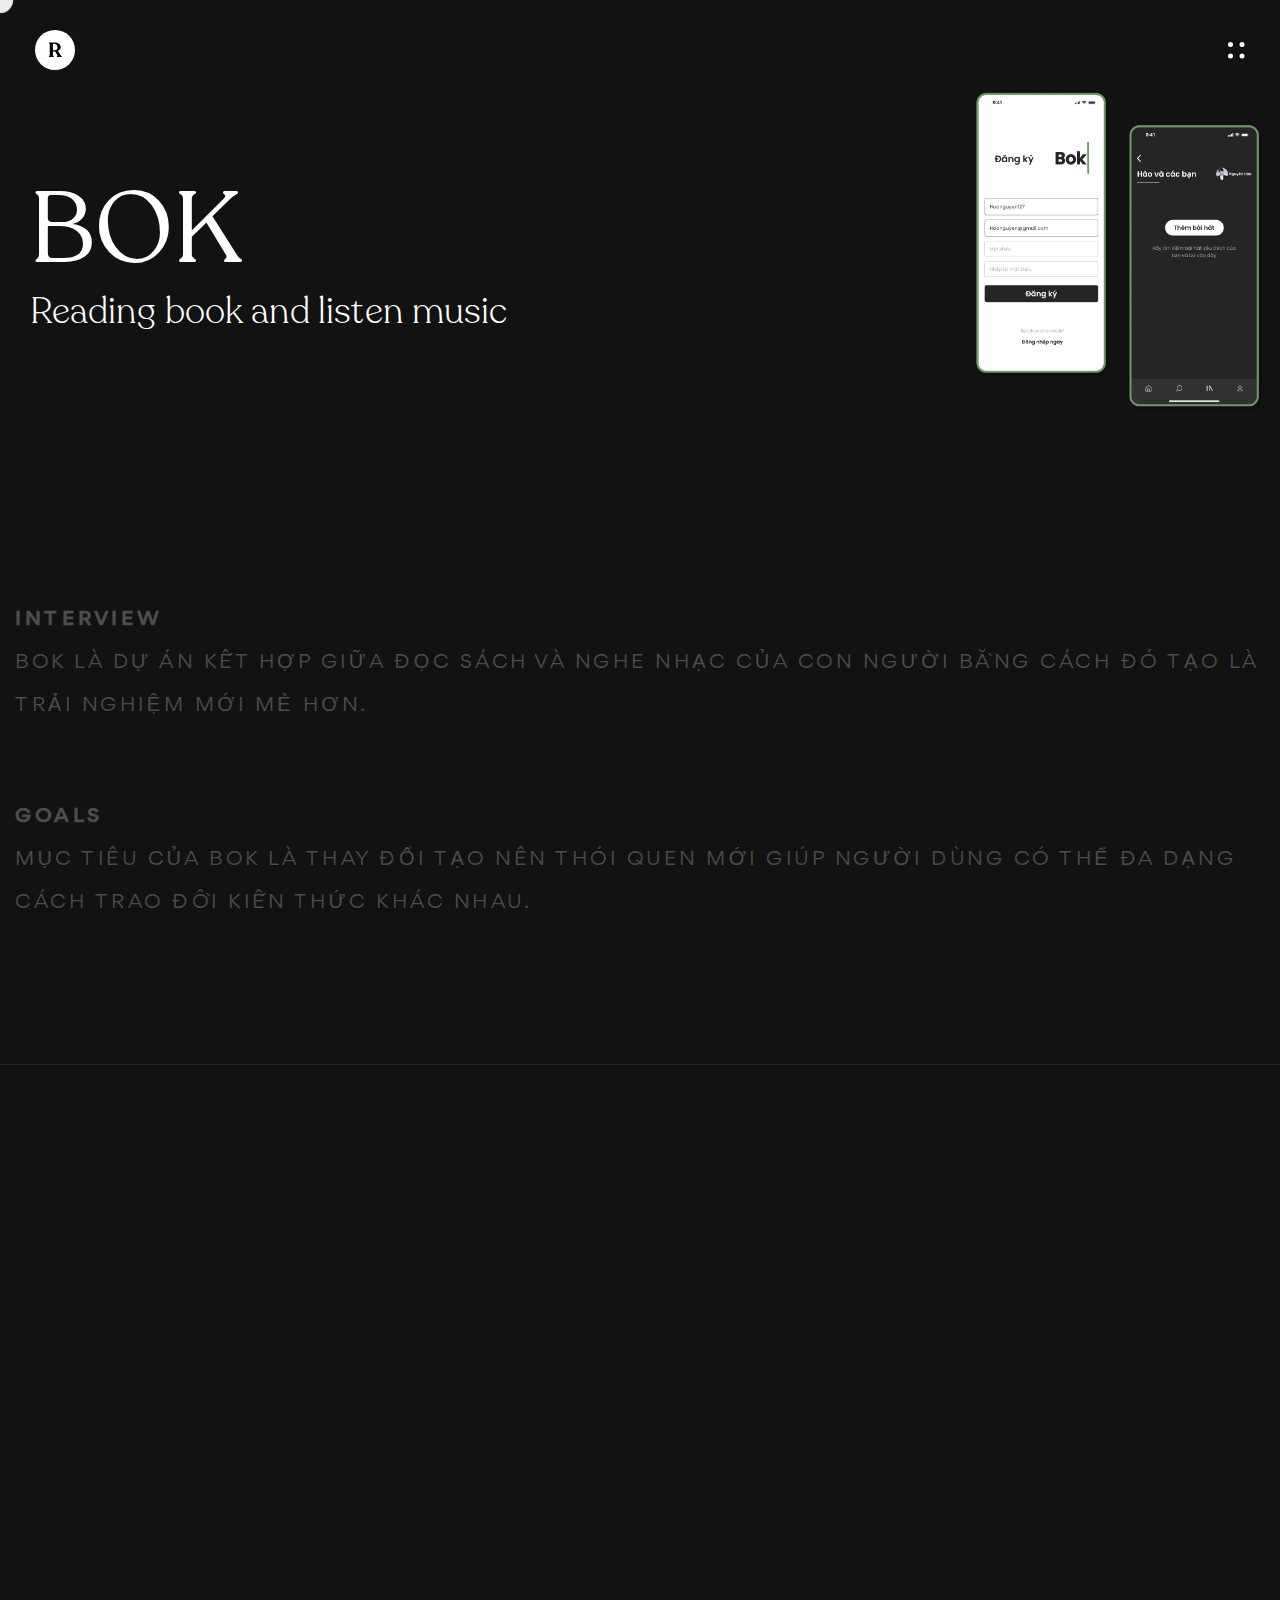
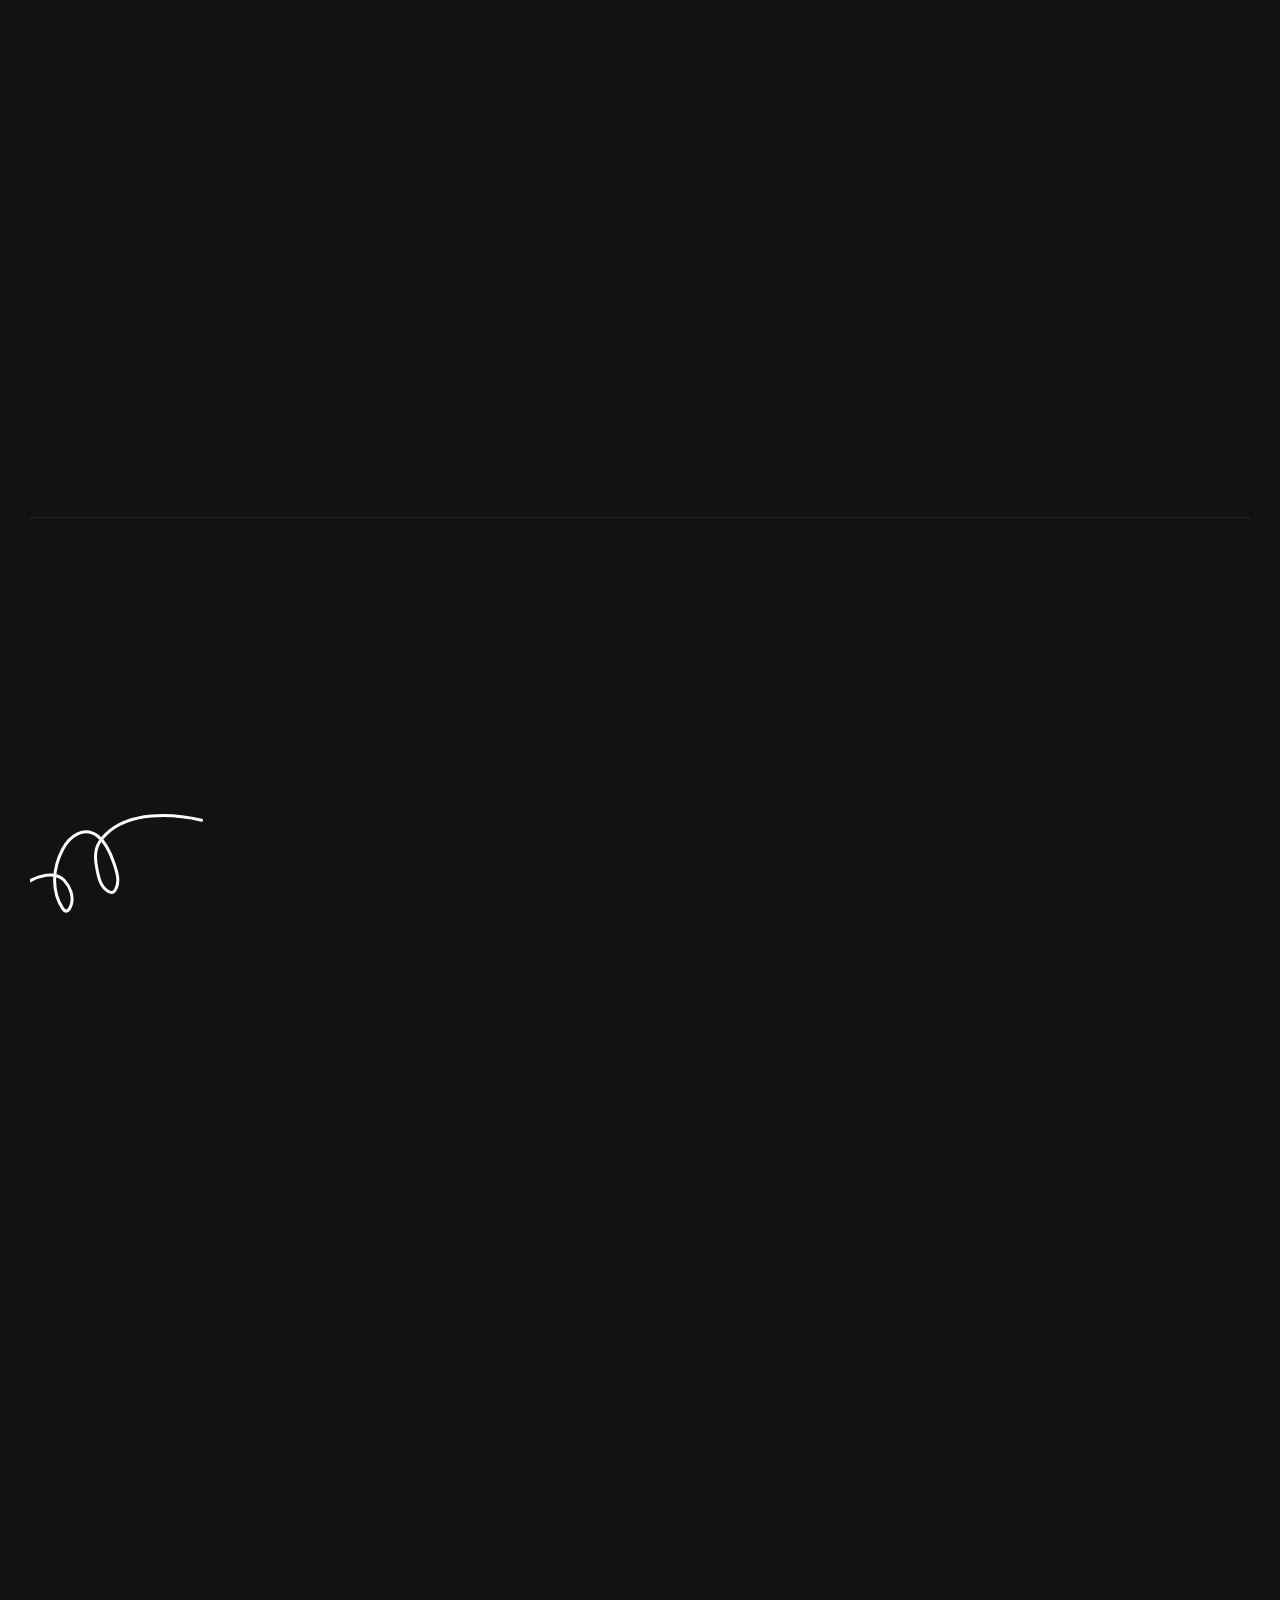
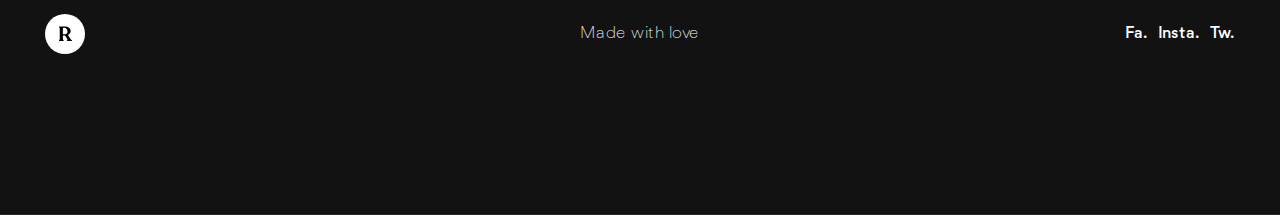
==== port-1.html @ 5723ee16 "first commit" ====
<!DOCTYPE html>
<html lang="en">

<head>
  <meta charset="UTF-8">
  <meta http-equiv="X-UA-Compatible" content="IE=edge">
  <meta name="viewport" content="width=device-width, initial-scale=1.0">

  <!-- 
    - primary meta tags
  -->
  <title>Hao Nguyen</title>
  <meta name="title" content="HaoNguyen">
  <meta name="description" content="This is a photographer portfolio html template, made by codewithsadee.">

  <!-- 
    - favicon
  -->
  <link rel="shortcut icon" href="./favicon.svg" type="image/svg+xml">

  <!-- 
    - custom css link
  -->
  <link rel="stylesheet" href="./assets/css/style.css">

  <!-- 
    - custom font link
  -->
  <link rel="stylesheet" href="./assets/font/font.css">

  <!-- 
    - preload images
  -->
  <link rel="preload" as="image" href="./assets/images/loading.svg">
  <link rel="preload" as="image" href="./assets/images/loading-circle.svg">

</head>

<body class="active" id="top">

  <!-- 
    -#PRELOADING
  -->

  <div class="loading" data-loading>
    <img src="./assets/images/loading.svg" width="55" height="55" alt="loading" class="img">
    <img src="./assets/images/loading-circle.svg" width="70" height="70" alt="" class="circle">
  </div>





  <!-- 
    - #HEADER
  -->

  <header class="header" data-header>
    <div class="container">

      <a href="#" class="logo">
        <img src="./assets/images/logo.svg" width="40" height="40" alt="Richard home">
      </a>

      <button class="nav-open-btn" aria-label="open menu" data-nav-toggler>
        <img src="./assets/images/menu.svg" width="17" height="17" alt="menu icon">
      </button>

      <nav class="navbar" data-navbar>

        <div class="navbar-top">
          <a href="#" class="logo">
            <img src="./assets/images/nav-logo.svg" width="140" height="40" alt="Richard home" class="img">
          </a>

          <button class="nav-close-btn" aria-label="close menu" data-nav-toggler>
            <span class="span one"></span>
            <span class="span two"></span>
          </button>
        </div>

        <ul class="navbar-list">

          <li class="navbar-item">
            <a href="#home" class="navbar-link" data-nav-link>Home</a>
          </li>

          <li class="navbar-item">
            <a href="#gallery" class="navbar-link" data-nav-link>Gallery</a>
          </li>

          <li class="navbar-item">
            <a href="#about" class="navbar-link" data-nav-link>About</a>
          </li>

          <li class="navbar-item">
            <a href="#services" class="navbar-link" data-nav-link>Services</a>
          </li>

          <li class="navbar-item">
            <a href="#portfolio" class="navbar-link" data-nav-link>Portfolio</a>
          </li>

          <li class="navbar-item">
            <a href="#contact" class="navbar-link" data-nav-link>Contact us</a>
          </li>

        </ul>

        <button class="login-btn">
          <img src="./assets/images/user.svg" width="21" height="21" alt="user icon">

          <span class="span">Login</span>
        </button>

        <p class="navbar-title">My Address</p>

        <address class="navbar-text">
          3287 Indiana Avenue, Waialua, Hawaii
        </address>

        <p class="navbar-text">
          Urgent issue? call us at
          <a href="tel:8085613846" class="contact-link">808-561-3846</a>
        </p>

      </nav>

      <div class="overlay" data-nav-toggler data-overlay></div>

    </div>
  </header>





  <main>
    <article>

      <!-- 
        - #HERO
      -->

      <section class="section hero" id="home" aria-label="home">
        <div class="container">
            <img src="./assets/images/mb.png" width="750" height="1000" alt="" class="hero-banner">

          <div class="hero-content">

            <h1 class="h1 hero-title">BOK</h1>
            <h1 class="h4 hero-title">Reading book and listen music</h1>
          </div>

        </div>

       
      </section>





      <!-- 
        - #GALLERY
      -->
                                         

      <section class="section gallery" aria-label="photography category">
        <br>

        <h3 class="section-subtitle container" id="service-lable">Interview</h3>
        
        <p class="section-subtitle container" id="service-lable">BOK là dự án kết hợp giữa đọc sách và  nghe nhạc của con người bằng cách đó tạo là trải nghiệm mới mẻ hơn.</p>

    <br>
    <br>

    <h3 class="section-subtitle container " id="service-lable">Goals</h3>
        
        <p class="section-subtitle container" id="service-lable">Mục tiêu của BOK là thay đổi tạo nên thói quen mới giúp người dùng có thể đa dạng cách trao đồi kiến thức khác nhau.</p>
        
      </section>

        
      



      <!-- 
        - #CATEGORY
      -->

      <section class="section category" aria-label="photography category">
        <div class="container">

          <ul class="category-list">

            <li class="category-item" data-reveal>
              <a href="#" class="category-card">

                <h3 class="section-subtitle container" id="service-lable">Design thinking</h3>
        
        <p class="section-subtitle container" id="service-lable">BOK là dự án kết hợp giữa đọc sách và  nghe nhạc của con người bằng cách đó tạo là trải nghiệm mới mẻ hơn.</p>
        <div class="img-list">
            <img src="./assets/images/road.png" width="1000" height="100" alt="" >
        </div>
        
        <br>
        <br>

    


              </a>
            </li>

            


      <section class="section service" id="service" aria-labelledby="service-lable">

       

        <ul class="service-list">

          





      <!-- 
        - #PORTFOLIO
      -->






  <!-- 
    - #FOOTER
  -->

  <footer class="footer">

    <div class="footer-top section" id="contact">
      <div class="container">

        <p class="section-subtitle" data-reveal>Contact Us</p>

        <h2 class="h2 section-title" data-reveal>
          Work inquiry, Job oportunities? Send Message.
        </h2>

        <a href="#" class="btn-icon" data-reveal>
          <img src="./assets/images/arrow-forward.svg" width="43" height="20" loading="lazy" alt="arrow-forward icon">
        </a>

        <img src="./assets/images/footer-1.jpg" width="159" height="176" loading="lazy" alt="photography"
          class="abs-img abs-img-1" data-reveal>

        <img src="./assets/images/footer-2.jpg" width="265" height="275" loading="lazy" alt="photography"
          class="abs-img abs-img-2" data-reveal>

        <img src="./assets/images/footer-3.jpg" width="303" height="272" loading="lazy" alt="photography"
          class="abs-img abs-img-3" data-reveal>

        <img src="./assets/images/footer-4.jpg" width="175" height="175" loading="lazy" alt="photography"
          class="abs-img abs-img-4" data-reveal>

        <img src="./assets/images/footer-shape.svg" width="185" height="134" loading="lazy" alt="" class="shape">

      </div>
    </div>

    <div class="footer-bottom">
      <div class="container">

        <a href="#" class="logo">
          <img src="./assets/images/logo.svg" width="40" height="40" loading="lazy" alt="Richard home">
        </a>

        <ul class="social-list">

          <li>
            <a href="#" class="social-link">Fa.</a>
          </li>

          <li>
            <a href="#" class="social-link">Insta.</a>
          </li>

          <li>
            <a href="#" class="social-link">Tw.</a>
          </li>

        </ul>

        <p class="copyright">Made with love</p>

      </div>
    </div>
   

  </footer>





  <!-- 
    - #BACK TO TOP
  -->

  <a href="#top" class="back-top-btn" aria-label="back to top" data-back-top-btn>0%</a>





  <!-- 
    - #CUSTOM CURSOR
  -->

  <div class="cursor" data-cursor></div>





  <!-- 
    - custom js link
  -->
  <script src="./assets/js/script.js"></script>

</body>

</html>
---- assets/css/style.css ----
/*-----------------------------------*\
  #style.css
\*-----------------------------------*/

/**
 * copyright 2022 codewithsadee
 */





/*-----------------------------------*\
  #CUSTOM PROPERTY
\*-----------------------------------*/

:root {

  /**
   * colors
   */

  --smokey-black: hsl(0, 0%, 7%);
  --eerie-black: hsl(0, 0%, 9%);
  --radical-red: hsl(346, 100%, 58%);
  --white_a9: hsla(0, 0%, 100%, 0.09);
  --white_a15: hsla(0, 0%, 100%, 0.15);
  --white_a25: hsla(0, 0%, 100%, 0.25);
  --white_a50: hsla(0, 0%, 100%, 0.5);
  --white_a70: hsla(0, 0%, 100%, 0.7);
  --white_a75: hsla(0, 0%, 100%, 0.75);
  --white_a80: hsla(0, 0%, 100%, 0.8);
  --jet-1: hsl(0, 0%, 20%);
  --jet-2: hsl(0, 0%, 16%);
  --white: hsl(0, 0%, 100%);
  --black: hsl(0, 0%, 0%);

  /**
   * gradient color
   */

  --gradient-1: linear-gradient(180deg, transparent, var(--smokey-black));
  --gradient-2: linear-gradient(180deg,var(--smokey-black) 25%,hsla(0, 0%, 0%, 0.6) 80%);

  /**
   * typography
   */

  --ff-recoleta: "Recoleta", serif;
  --ff-gordita: "Gordita", sans-serif;
  
  --fs-1: 6rem;
  --fs-2: 5rem;
  --fs-3: 3.8rem;
  --fs-4: 2.8rem;
  --fs-5: 2.6rem;
  --fs-6: 2.2rem;
  --fs-7: 2rem;
  --fs-8: 1.8rem;
  --fs-9: 1.5rem;
  --fs-10: 1.4rem;
  --fs-11: 1.2rem;
  
  --fw-300: 300;
  --fw-400: 400;
  --fw-500: 500;

  /**
   * spacing
   */

  --section-padding: 60px;

  /**
   * shadow
   */

  --shadow: 0 12px 30px -10px hsla(0, 0%, 14%, 0.1);

  /**
   * border radius
   */

  --radius-circle: 50%;
  --radius-5: 5px;
  --radius-25: 25px;

  /**
   * transition
   */

  --transition-1: 0.25s ease;
  --transition-2: 0.5s ease;
  --transition-3: 1s ease;
  --cubic-in: cubic-bezier(0.51, 0.03, 0.64, 0.28);
  --cubic-out: cubic-bezier(0.33, 0.85, 0.4, 0.96);

}





/*-----------------------------------*\
  #RESET
\*-----------------------------------*/

*,
*::before,
*::after {
  margin: 0;
  padding: 0;
  box-sizing: border-box;
}

li { list-style: none; }

a,
img,
span,
button,
ion-icon { display: block; }

a {
  color: inherit;
  text-decoration: none;
}

img { height: auto; }

button {
  background: none;
  border: none;
  font: inherit;
  cursor: pointer;
}

ion-icon { pointer-events: none; }

address { font-style: normal; }

html {
  font-family: var(--ff-gordita);
  font-size: 10px;
  scroll-behavior: smooth;
}

body {
  background-color: var(--smokey-black);
  color: var(--white);
  font-size: 1.6rem;
  font-weight: var(--fw-400);
  line-height: 2.15;
  overflow-x: hidden;
}

body.active { overflow: hidden; }

:focus-visible { outline-offset: 4px; }

::-webkit-scrollbar { width: 5px; }

::-webkit-scrollbar-track { background-color: var(--white); }

::-webkit-scrollbar-thumb { background-color: var(--jet-2); }





/*-----------------------------------*\
  #REUSED STYLE
\*-----------------------------------*/

.container { padding-inline: 15px; }

.shape { display: none; }

.section { padding-block: var(--section-padding); }

.h1,
.h2,
.h3,
.h4,
.h5,
.h6 {
  font-family: var(--ff-recoleta);
  line-height: 1.2;
}

.h1 {
  font-size: var(--fs-1);
  font-weight: var(--fw-400);
}

.h2,
.h3,
.h4,
.h5,
.h6 { font-weight: var(--fw-300); }

.h2 { font-size: var(--fs-2); }

.h3 { font-size: var(--fs-3); }

.h4 { font-size: var(--fs-4); }

.h5 { font-size: var(--fs-5); }

.h6 { font-size: var(--fs-6); }

.img-holder {
  aspect-ratio: var(--width) / var(--height);
  background-color: var(--jet-1);
  overflow: hidden;
}

.has-before {
  position: relative;
  z-index: 1;
}

.has-before::before {
  content: "";
  position: absolute;
}

.img-holder.has-before::before {
  bottom: 0;
  left: 0;
  width: 100%;
  height: 50%;
  background-image: var(--gradient-1);
}

.img-cover {
  width: 100%;
  height: 100%;
  object-fit: cover;
}

.btn-icon {
  background-color: var(--bg-color, var(--white));
  border-radius: var(--border-radius, var(--radius-circle));
  display: grid;
  place-content: center;
  transition: var(--transition-2);
}

.btn-icon path { transition: var(--transition-2); }

.btn-icon:is(:hover, :focus-visible) {
  background-color: var(--hover-bg-color, var(--white));
}

.btn-icon:is(:hover, :focus-visible) path {
  stroke: var(--hover-text-color, var(--black));
}

.section-subtitle {
  color: var(--white_a25);
  font-size: var(--fs-7);
  text-transform: uppercase;
  letter-spacing: 3.5px;
}

[data-reveal] {
  transform: translateY(50px);
  opacity: 0;
  transition: var(--transition-3);
}

[data-reveal="left"] { transform: translate(-50px, 0); }

[data-reveal="right"] { transform: translate(50px, 0); }

[data-reveal].revealed {
  transform: translate(0, 0);
  opacity: 1;
}





/*-----------------------------------*\
  #LOADING
\*-----------------------------------*/

.loading {
  position: fixed;
  top: 0;
  left: 0;
  width: 100vw;
  height: 100vh;
  background-color: var(--white);
  z-index: 5;
  transform-origin: bottom;
  transition: 0.5s var(--cubic-in);
  transition-delay: 0.5s;
}

.loading.loaded {
  transform: scaleY(0);
  pointer-events: none;
}

.loading > * {
  position: absolute;
  top: 50%;
  left: 50%;
  transform: translate(-50%, -50%);
  transition: var(--transition-2);
}

.loading.loaded > * { opacity: 0; }

.loading .circle { animation: rotate360 1.5s linear infinite; }

@keyframes rotate360 {
  0% { transform: translate(-50%, -50%) rotate(0); }
  100% { transform: translate(-50%, -50%) rotate(1turn); }
}





/*-----------------------------------*\
  #HEADER
\*-----------------------------------*/

.header {
  position: fixed;
  top: 0;
  left: 0;
  width: 100%;
  padding-block: 18px;
  transition: var(--transition-2);
  z-index: 4;
}

.header.active {
  background-color: var(--eerie-black);
  padding-block: 12px;
  box-shadow: var(--shadow);
}

.header .container,
.navbar-top {
  display: flex;
  justify-content: space-between;
  align-items: center;
}

.navbar {
  position: fixed;
  top: 0;
  right: -280px;
  background-color: var(--eerie-black);
  height: 100vh;
  max-width: 280px;
  width: 100%;
  padding: 25px;
  overflow-y: auto;
  z-index: 2;
  transition: 0.25s var(--cubic-out);
  visibility: hidden;
}

.navbar.active {
  visibility: visible;
  transform: translateX(-280px);
  transition-duration: 0.5s;
}

.navbar-top .logo .img { width: 130px; }

.nav-close-btn {
  width: 25px;
  height: 25px;
}

.nav-close-btn .span {
  background-color: var(--white_a80);
  width: 25px;
  height: 3px;
  border-radius: 5px;
  transition: var(--transition-1);
}

.nav-close-btn .one { transform: rotate(45deg) translate(2px, 2px); }

.nav-close-btn .two { transform: rotate(-45deg); }

.nav-close-btn:is(:hover, :focus-visible) .span { background-color: var(--radical-red); }

.navbar-list {
  text-align: center;
  padding-block: 40px;
}

.navbar-link {
  font-size: var(--fs-7);
  font-weight: var(--fw-400);
  padding-block: 2px;
  text-transform: capitalize;
  transition: var(--transition-1);
}

.navbar-link:is(:hover, :focus-visible) { color: var(--radical-red); }

.login-btn {
  display: flex;
  justify-content: center;
  align-items: center;
  gap: 15px;
  width: 100%;
  background-color: var(--radical-red);
  color: var(--white);
  padding: 8px 30px;
  border-radius: var(--radius-5);
  margin-block-end: 50px;
}

.login-btn .span { font-weight: var(--fw-500); }

.navbar-title {
  font-size: var(--fs-8);
  font-weight: var(--fw-500);
  line-height: 1;
  margin-block-end: 15px;
}

.navbar-text {
  color: var(--white_a75);
  font-weight: var(--fw-300);
  line-height: 1.6;
  margin-block-end: 15px;
}

.navbar .contact-link {
  color: var(--radical-red);
  font-size: var(--fs-6);
  font-weight: var(--fw-400);
}

.navbar .contact-link:is(:hover, :focus-visible) { text-decoration: underline; }

.overlay {
  position: fixed;
  inset: 0;
  background-color: var(--black);
  z-index: 1;
  transition: var(--transition-1);
  opacity: 0;
  pointer-events: none;
}

.overlay.active {
  opacity: 0.75;
  pointer-events: all;
}





/*-----------------------------------*\
  #HERO
\*-----------------------------------*/

.hero {
  padding-block-start: 120px;
  text-align: center;
}

.hero-banner {
  max-width: 150px;
  margin-inline: auto;
  margin-block-end: 20px;
}

.hero .wrapper {
  position: relative;
  text-align: left;
  height: 1.2em;
  margin-block: 10px 25px;
}

.hero .wrapper .strong {
  position: absolute;
  top: 0;
  left: 50%;
  transform: translateX(-50%);
  width: 300px;
  font-weight: inherit;
  display: flex;
}

.hero-text {
  font-size: var(--fs-10);
  font-weight: var(--fw-300);
  text-transform: uppercase;
  letter-spacing: 5px;
}

.hero .wrapper .space { padding: 0.1em; }

.hero .wrapper :is(.in, .out) {
  opacity: 0;
  transform: scaleY(0);
}

.hero .strong.active .out {
  opacity: 1;
  transform: scaleY(1);
  animation: textWave 0.2s ease reverse forwards;
}

.hero .wrapper .in { animation: textWave 0.2s ease forwards; }

@keyframes textWave {
  0% {
    opacity: 0;
    transform: scaleY(0);
  }
  100% {
    opacity: 1;
    transform: scaleY(1);
  }
}





/*-----------------------------------*\
  #GALLERY
\*-----------------------------------*/

.gallery-list {
  display: grid;
  gap: 30px;
}

.gallery-item,
.gallery-card { position: relative; }

.gallery-card :is(.card-content, .btn-icon) {
  position: absolute;
  z-index: 1;
}

.gallery-card .card-content {
  bottom: 0;
  left: 0;
  width: 100%;
  padding: 30px 12px;
}

.gallery-card .card-tag {
  color: var(--white_a70);
  font-size: var(--fs-9);
  font-weight: var(--fw-300);
}

.gallery-card .card-title {
  font-weight: var(--fw-400);
  max-width: max-content;
  margin-block-end: 2px;
}

.gallery-card .card-title:is(:hover, :focus-visible) { text-decoration: underline; }

.gallery-card .btn-icon {
  top: 0;
  right: 0;
  width: 50px;
  height: 50px;
  --border-radius: 0 0 0 var(--radius-25);
}

.gallery-card .btn-icon img {
  width: 25px;
  transform: rotate(-45deg);
}

.gallery-card .btn-icon:is(:hover, :focus-visible) {
  border-bottom-left-radius: var(--radius-5);
}

.gallery-card { animation: changeCard 10s linear infinite; }

.gallery-item .gallery-card:last-child {
  position: absolute;
  top: 0;
  left: 0;
  width: 100%;
  opacity: 0;
  visibility: hidden;
  animation-delay: 5s;
}

@keyframes changeCard {
  0%,
  55%,
  100% {
    opacity: 0;
    visibility: hidden;
  }

  5%,
  50% {
    opacity: 1;
    visibility: visible;
  }
}

.gallery-item:is(:hover, :focus-within) .gallery-card { animation-play-state: paused; }

.gallery .scroll-down {
  width: 60px;
  height: 60px;
  display: grid;
  place-content: center;
  margin-inline: auto;
  margin-block-start: 55px;
  border: 1px solid var(--white_a15);
  border-radius: var(--radius-circle);
  transition: var(--transition-2);
  animation: scrollDown 2.5s linear infinite alternate;
}

.gallery .scroll-down img { width: 22px; }

.gallery .scroll-down:is(:hover, :focus-visible) {
  background-color: var(--radical-red);
  border-color: var(--radical-red);
}

@keyframes scrollDown {
  0% { transform: translateY(-12px); }
  100% { transform: translateY(12px); }
}





/*-----------------------------------*\
  #CATEGORY
\*-----------------------------------*/

.category {
  --section-padding: 40px;
  border-block: 1px solid var(--white_a9);
}

.category-list {
  display: flex;
  justify-content: center;
  align-items: center;
  flex-wrap: wrap;
  gap: 35px 10px;
}

.category-item { max-width: calc(50% - 5px); }

.category-card .card-title {
  color: var(--white_a25);
  margin-block-end: 10px;
  text-align: center;
  transition: var(--transition-2);
}

.category-card:is(:hover, :focus-visible) .card-title { color: var(--white); }





/*-----------------------------------*\
  #ABOUT
\*-----------------------------------*/

.about .container {
  display: grid;
  gap: 45px;
}

.about .wrapper,
.about-banner { padding-inline-start: 45px; }

.about .section-title { margin-block-end: 35px; }

.about .section-text {
  font-size: var(--fs-6);
  color: var(--white_a70);
  font-weight: var(--fw-300);
  line-height: 1.7;
  margin-block-end: 35px;
}

.about .wrapper::before {
  top: 10px;
  left: 0;
  background-image: url("../images/about-quote.svg");
  background-repeat: no-repeat;
  background-size: contain;
  width: 20px;
  height: 20px;
}

.about .section-text .em {
  color: var(--white);
  font-weight: var(--fw-400);
  text-decoration: underline;
}

.about-banner { position: relative; }

.about .shape-1 {
  display: block;
  position: absolute;
  bottom: 10%;
  left: 0;
  z-index: 1;
  width: 100px;
}





/*-----------------------------------*\
  #SERVICES
\*-----------------------------------*/

.service { padding-inline: 15px; }

.service .section-subtitle {
  padding-inline: 10px;
  margin-block-end: 55px;
}

.service-card .img { display: none; }

.service-list > li:not(:last-child) { border-block-start: 1px solid var(--white_a9); }

.service-list > li:last-child { border-block: 1px solid var(--white_a9); }

.service-card { padding: 30px 10px; }

.service-card .card-subtitle {
  color: var(--white_a50);
  font-size: var(--fs-7);
  font-weight: var(--fw-300);
  line-height: 1.5;
  margin-block: 10px 25px;
}

.service-card .btn-icon {
  width: 55px;
  height: 55px;
  border: 1px solid var(--white);
  --bg-color: transparent;
  --hover-bg-color: var(--white);
  --hover-text-color: var(--black);
}

.service-card .btn-icon svg { width: 25px; }





/*-----------------------------------*\
  #PORTFOLIO
\*-----------------------------------*/

.portfolio { padding-block-end: 100px; }

.portfolio .section-title { margin-block-end: 60px; }

.portfolio-card {
  position: relative;
  margin-block-end: 50px;
}

.portfolio-card :is(.card-content, .btn-icon) {
  position: absolute;
  z-index: 1;
}

.portfolio-card .card-content {
  bottom: 0;
  left: 0;
  width: 100%;
  padding: 20px 15px;
}

.portfolio-card .card-tag {
  color: var(--white_a70);
  font-weight: var(--fw-300);
}

.portfolio-card .btn-icon {
  top: 20px;
  right: 20px;
  width: 45px;
  height: 45px;

  --hover-bg-color: var(--radical-red);
  --hover-text-color: var(--white);
}

.portfolio-card .btn-icon svg { width: 20px; }

.portfolio-card .card-title:is(:hover, :focus) { text-decoration: underline; }




/*-----------------------------------*\
  #FOOTER
\*-----------------------------------*/

.footer { position: relative; }

.footer .abs-img { display: none; }

.footer-top {
  padding-block: 100px 140px;
  border-block-start: 1px solid var(--white_a9);
  text-align: center;
  z-index: 1;
}

.footer-top .section-title {
  margin-block: 20px 90px;
  line-height: normal;
}

.footer .btn-icon {
  width: 60px;
  height: 60px;
  margin-inline: auto;
  --hover-bg-color: var(--radical-red);
}

.footer .btn-icon img { width: 30px; }

.footer-bg {
  position: absolute;
  bottom: 0;
  left: 0;
  width: 100%;
  height: 60%;
  z-index: -1;
}

.footer-bg::before {
  inset: 0;
  background-image: var(--gradient-2);
}

.footer-bg .img-cover { object-position: top; }

.footer-bottom .logo {
  margin-inline: auto;
  max-width: max-content;
  margin-block-end: 20px;
}

.social-list {
  display: flex;
  justify-content: center;
  gap: 10px;
}

.social-link { font-weight: var(--fw-500); }

.social-link:is(:hover, :focus-visible) { text-decoration: underline; }

.copyright,
.social-list { padding-block-end: 15px; }

.copyright {
  font-weight: var(--fw-300);
  letter-spacing: 0.5px;
  text-align: center;
}





/*-----------------------------------*\
  #BACK TO TOP
\*-----------------------------------*/

.back-top-btn {
  position: fixed;
  bottom: 30px;
  right: -70px;
  width: 70px;
  height: 70px;
  border: 1px dashed currentColor;
  color: var(--radical-red);
  font-size: var(--fs-11);
  border-radius: var(--radius-circle);
  display: grid;
  place-items: center;
  visibility: hidden;
  transition: var(--transition-2);
  z-index: 3;
}

.back-top-btn.show {
  transform: translateX(-100px);
  visibility: visible;
}

.back-top-btn:hover { color: var(--white); }





/*-----------------------------------*\
  #CUSTOM CURSOR
\*-----------------------------------*/

.cursor { display: none; }





/*-----------------------------------*\
  #MEDIA QUERIES
\*-----------------------------------*/

/**
 * responsive for large than 575px screen
 */

@media (min-width: 575px) {

  /**
   * CUSTOM PROPERTY
   */

  :root {

    /**
     * spacing
     */

    --section-padding: 80px;

  }



  /**
   * REUSED STYLE
   */

  .container {
    max-width: 540px;
    width: 100%;
    margin-inline: auto;
  }

  :is(.header, .gallery, .category, .portfolio) .container { max-width: unset; }



  /**
   * HEADER
   */

  .navbar {
    max-width: 500px;
    right: -500px;
  }

  .navbar.active { transform: translateX(-500px); }



  /**
   * GALLERY
   */

  .gallery-list {
    grid-template-columns: 1fr 1fr;
    column-gap: 25px;
  }

  .gallery-card .btn-icon {
    transform-origin: top right;
    transform: scale(0);
  }

  .gallery-card:is(:hover, :focus-within) .btn-icon { transform: scale(1); }

  .gallery-card :is(.card-title, .card-tag) {
    transform: translateY(10px);
    opacity: 0;
    transition: var(--transition-2);
  }

  .gallery-card .card-tag { transition-delay: 0.1s; }

  .gallery-card:is(:hover, :focus-within) :is(.card-title, .card-tag) {
    transform: translateY(0);
    opacity: 1;
  }

  .gallery [data-reveal] {
    transform: translateY(0);
    opacity: 1;
  }

  

  /**
   * CATEGORY
   */

  .category-item { max-width: 235px; }



  /**
   * PORTFOLIO
   */

  .portfolio-list {
    display: flex;
    column-gap: 30px;
  }



  /**
   * FOOTER
   */

  .footer-bottom { padding-block-end: 40px; }

  .footer-bottom .container {
    display: grid;
    grid-template-columns: repeat(3, 1fr);
    align-items: center;
  }

  .footer-bottom .logo { margin: 0; }

  .copyright,
  .social-list { padding-block-end: 0; }

  .social-list {
    order: 1;
    justify-content: flex-end;
  }

}





/**
 * responsive for large than 768px screen
 */

@media (min-width: 768px) {

  /**
   * CUSTOM PROPERTY
   */

  :root {

    /**
     * typography
     */

    --fs-3: 4.5rem;

  }



  /**
   * REUSED STYLE
   */

  .container { max-width: 720px; }



  /**
   * ABOUT
   */

  .about-banner {
    max-width: 500px;
    margin-inline: auto;
  }



  /**
   * SERVICE
   */

  .service-card {
    display: flex;
    justify-content: space-between;
    align-items: center;
  }

  .service-card .card-subtitle { margin-block-end: 15px; }

}





/**
 * responsive for large than 992px screen
 */

@media (min-width: 992px) {

  /**
   * CUSTOM PROPERTY
   */

  :root {

    /**
     * typography
     */

    --fs-1: 8rem;

  }



  /**
   * REUSED STYLE
   */

  .section { position: relative; }

  .container { max-width: 960px; }

  .shape {
    display: block;
    position: absolute;
  }



  /**
   * HEADER
   */

  .header { padding-block: 30px; }

  .navbar {
    padding: 40px;
    padding-block-end: 10px;
  }

  .navbar-link { --fs-7: 2.4rem; }

  .navbar-title { --fs-8: 2.2rem; }

  .navbar-text {
    font-size: 1.9rem;
    margin-block-end: 30px;
  }



  /**
   * HERO
   */

  .hero { padding-block-start: 150px; }

  .hero .container {
    position: relative;
    z-index: 1;
  }

  .hero-title { text-align: left; }

  .hero .wrapper {
    --fs-2: 8rem;
    margin-block: -5px 10px;
  }

  .hero-banner {
    position: absolute;
    top: 50%;
    right: 0;
    transform: translateY(-50%);
    max-width: 200px;
    z-index: -1;
  }

  .hero .shape { display: none; }



  /**
   * GALLERY
   */

  .gallery { padding-block-end: 140px; }

  .gallery-list { grid-template-columns: repeat(4, 1fr); }

  .gallery-item:nth-child(even) { margin-block-start: 100px; }

  .gallery .scroll-down {
    width: 85px;
    height: 85px;
    margin-block-start: 100px;
  }

  .gallery .scroll-down img { width: 26px; }

  .gallery .shape {
    left: 5%;
    bottom: 15%;
  }



  /**
   * CATEGORY
   */

  .category { --section-padding: 60px; }

  .category-card { position: relative; }

  .category-card .card-banner {
    position: absolute;
    bottom: 100%;
    left: 50%;
    transform: translate(-50%, -20px);
    width: 200px;
    opacity: 0;
    visibility: hidden;
    transition: var(--transition-2);
  }

  .category-card:is(:hover, :focus-visible) .card-banner {
    transform: translate(-50%, 0);
    visibility: visible;
    opacity: 1;
  }

  .category-card .card-title { --fs-4: 5.5rem; }

  .category-item { min-width: max-content; }

  .category-list {
    row-gap: 0;
    justify-content: flex-start;
  }



  /**
   * ABOUT
   */

  .about .container {
    grid-template-columns: 0.9fr 1fr;
    align-items: flex-start;
    gap: 80px;
  }

  .about-content { order: 1; }

  .about-banner .shape-2 {
    width: 100%;
    bottom: -20px;
    left: 0;
    animation: moving 8s linear infinite;
  }

  @keyframes moving {
    0%,
    100% { transform: translateY(0); }

    50% { transform: translateY(30px); }
  }

  .about .shape-3 {
    bottom: 0;
    right: 0;
  }



  /**
   * SERVICE
   */

  .service-card { position: relative; }

  .service-card .img {
    display: block;
    position: absolute;
    top: 50%;
    left: 50%;
    transform: translate(-50%, -50%);
    width: 200px;
    opacity: 0;
    visibility: hidden;
    transition: var(--transition-1);
    z-index: -1;
  }

  .service-card:is(:hover, :focus-within) .img {
    opacity: 1;
    visibility: visible;
  }



  /**
   * PORTFOLIO
   */

  .portfolio {
    padding-block-end: 150px;
    margin-block-end: 60px;
  }

  .portfolio .shape {
    bottom: 0;
    right: 0;
  }



  /**
   * FOOTER
   */

  .footer .shape {
    top: 25%;
    left: 0;
  }

  .footer .abs-img {
    display: block;
    position: absolute;
    max-width: max-content;
    z-index: -1;
  }

  .footer .abs-img-1 {
    width: 9%;
    top: 12%;
    left: 10%;
  }

  .footer .abs-img-2 {
    width: 14%;
    top: 15%;
    right: 0;
  }

  .footer .abs-img-3 {
    width: 16%;
    left: 0;
    bottom: 10%;
  }

  .footer .abs-img-4 {
    width: 9%;
    right: 15%;
    bottom: 10%;
  }



  /**
   * CUSTOM CURSOR
   */

  .cursor {
    display: block;
    position: fixed;
    top: 0;
    left: 0;
    width: 75px;
    height: 75px;
    background-color: var(--white);
    mix-blend-mode: exclusion;
    border-radius: var(--radius-circle);
    transform: translate(-50%, -50%) scale(0.35);
    transition: transform 0.35s;
    pointer-events: none;
    z-index: 6;
  }

  .cursor.hovered { transform: translate(-50%, -50%) scale(1.2); }

  .cursor.disabled { transform: translate(-50%, -50%) scale(0); }

}





/**
 * responsive for large than 1200px screen
 */

@media (min-width: 1200px) {

  /**
   * CUSTOM PROPERTY
   */

  :root {

    /**
     * typography
     */

    --fs-1: 10rem;
    --fs-2: 9rem;
    --fs-3: 6.8rem;
    --fs-4: 3.6rem;
    --fs-6: 2.8rem;

  }



  /**
   * REUSED STYLE
   */

  .container { max-width: 1140px; }



  /**
   * HEADER
   */

  .header .container { padding-inline: 35px; }



  /**
   * HERO
   */

  .hero { padding-block: 170px 150px; }

  .hero .container { max-width: 1250px; }

  .hero .wrapper {
    --fs-2: 10rem;
    margin-block: -10px 15px;
  }

  .hero .wrapper .strong { left: 40%; }

  .hero-text {
    --fs-10: 2rem;
    font-weight: var(--fw-400);
    letter-spacing: 8px;
  }

  .hero-banner { max-width: 290px; }

  .hero .shape {
    display: block;
    top: 60%;
    left: 0;
  }



  /**
   * GALLERY
   */

  .gallery-list { gap: 50px; }

  .gallery-card .card-title { font-weight: var(--fw-300); }



  /**
   * CATEGORY
   */

  .category-list { column-gap: 15px; }

  .category-card .card-title { --fs-4: 7rem; }



  /**
   * ABOUT
   */

  .about .container { gap: 120px; }

  .about .shape-1 { width: max-content; }

  .about .section-title { margin-block-end: 70px; }

  .about .wrapper { padding-inline-start: 80px; }

  .about .wrapper::before {
    width: 35px;
    height: 30px;
  }

  .about .section-text {
    --fs-6: 3.2rem;
    margin-block-end: 50px;
  }



  /**
   * SERVICE
   */

  .service-card { padding-block: 50px; }

  .service-card .card-subtitle { --fs-7: 2.4rem; }

  .service-card .img { width: max-content; }

  .service-card .btn-icon {
    width: 95px;
    height: 95px;
  }

  .service-card .btn-icon svg { width: 40px; }



  /**
   * PORTFOLIO
   */

  .portfolio-list { column-gap: 90px; }

  .portfolio-card { margin-block-end: 100px; }

  .portfolio-card .card-content { padding-inline: 50px; }

  .portfolio-card .btn-icon {
    width: 60px;
    height: 60px;
    top: auto;
    bottom: 45px;
    right: 50px;
    opacity: 0;
    transition: var(--transition-2);
  }

  .portfolio-card .btn-icon svg { width: 25px; }

  .portfolio-card:is(:hover, :focus-within) .btn-icon { opacity: 1; }



  /**
   * FOOTER
   */

  .footer-top { padding-block: 300px; }

  .footer-top .section-title {
    --fs-2: 8rem;
    margin-block-start: 50px;
  }

  .footer .btn-icon {
    width: 90px;
    height: 90px;
  }

  .footer .btn-icon img { width: 45px; }

}





/**
 * responsive for large than 1400px screen
 */

@media (min-width: 1400px) {

  /**
   * CUSTOM PROPERTY
   */

  :root {

    /**
     * typography
     */

    --fs-1: 13rem;
    --fs-2: 10rem;
    --fs-3: 8rem;

  }



  /**
   * REUSED STYLE
   */

  .container { max-width: 1320px; }

  :is(.header, .gallery, .category, .portfolio) .container { max-width: 1580px; }



  /**
   * HEADER
   */

  .header .container { padding-inline: 60px; }



  /**
   * HERO
   */

  .hero .container { max-width: 1500px; }

  .hero-content { margin-inline-end: 400px; }

  .hero .wrapper { --fs-2: 13rem; }

  .hero-text { --fs-10: 2.4rem; }

  .hero-banner { max-width: max-content; }



  /**
   * CATEGORY
   */

  .category .container { padding-inline: 40px; }

  .category-card .card-title { --fs-4: 8rem; }



  /**
   * ABOUT
   */

  .about { padding-block: 180px 120px; }



  /**
   * SERVICE
   */

  .service { padding-inline: 70px; }

  .service-card { padding-block: 65px; }



  /**
   * PORTFOLIO
   */

  .portfolio .container { padding-inline: 45px; }



  /**
   * FOOTER
   */

  .footer-top .container { max-width: 1200px; }

}

.img-list {
  margin: 0px;
  padding: 0px;
}

img {
  display: block;
  margin: 0px auto;
}
---- assets/font/font.css ----
/*-----------------------------------*\
  #style.css
\*-----------------------------------*/

/**
 * copyright 2022 codewithsadee
 */



/**
 * RECOLETA FONT
 */

@font-face {
  font-family: 'Recoleta';
  src: local('Recoleta Light'), local('Recoleta-Light'),
      url('./recoleta/Recoleta-Light.woff2') format('woff2');
  font-weight: 300;
  font-style: normal;
  font-display: swap;
}

@font-face {
  font-family: 'Recoleta';
  src: local('Recoleta Regular'), local('Recoleta-Regular'),
      url('./recoleta/Recoleta-Regular.woff2') format('woff2');
  font-weight: 400;
  font-style: normal;
  font-display: swap;
}



/**
 * GORDITA FONT
 */

@font-face {
  font-family: 'Gordita';
  src: local('Gordita Light'), local('Gordita-Light'),
      url('./gordita/Gordita-Light.woff2') format('woff2');
  font-weight: 300;
  font-style: normal;
  font-display: swap;
}

@font-face {
  font-family: 'Gordita';
  src: local('Gordita Regular'), local('Gordita-Regular'),
      url('./gordita/Gordita-Regular.woff2') format('woff2');
  font-weight: 400;
  font-style: normal;
  font-display: swap;
}

@font-face {
  font-family: 'Gordita';
  src: local('Gordita Italic'), local('Gordita-Italic'),
      url('./gordita/Gordita-Italic.woff2') format('woff2');
  font-weight: 400;
  font-style: italic;
  font-display: swap;
}

@font-face {
  font-family: 'Gordita';
  src: local('Gordita Medium'), local('Gordita-Medium'),
      url('./gordita/Gordita-Medium.woff2') format('woff2');
  font-weight: 500;
  font-style: normal;
  font-display: swap;
}
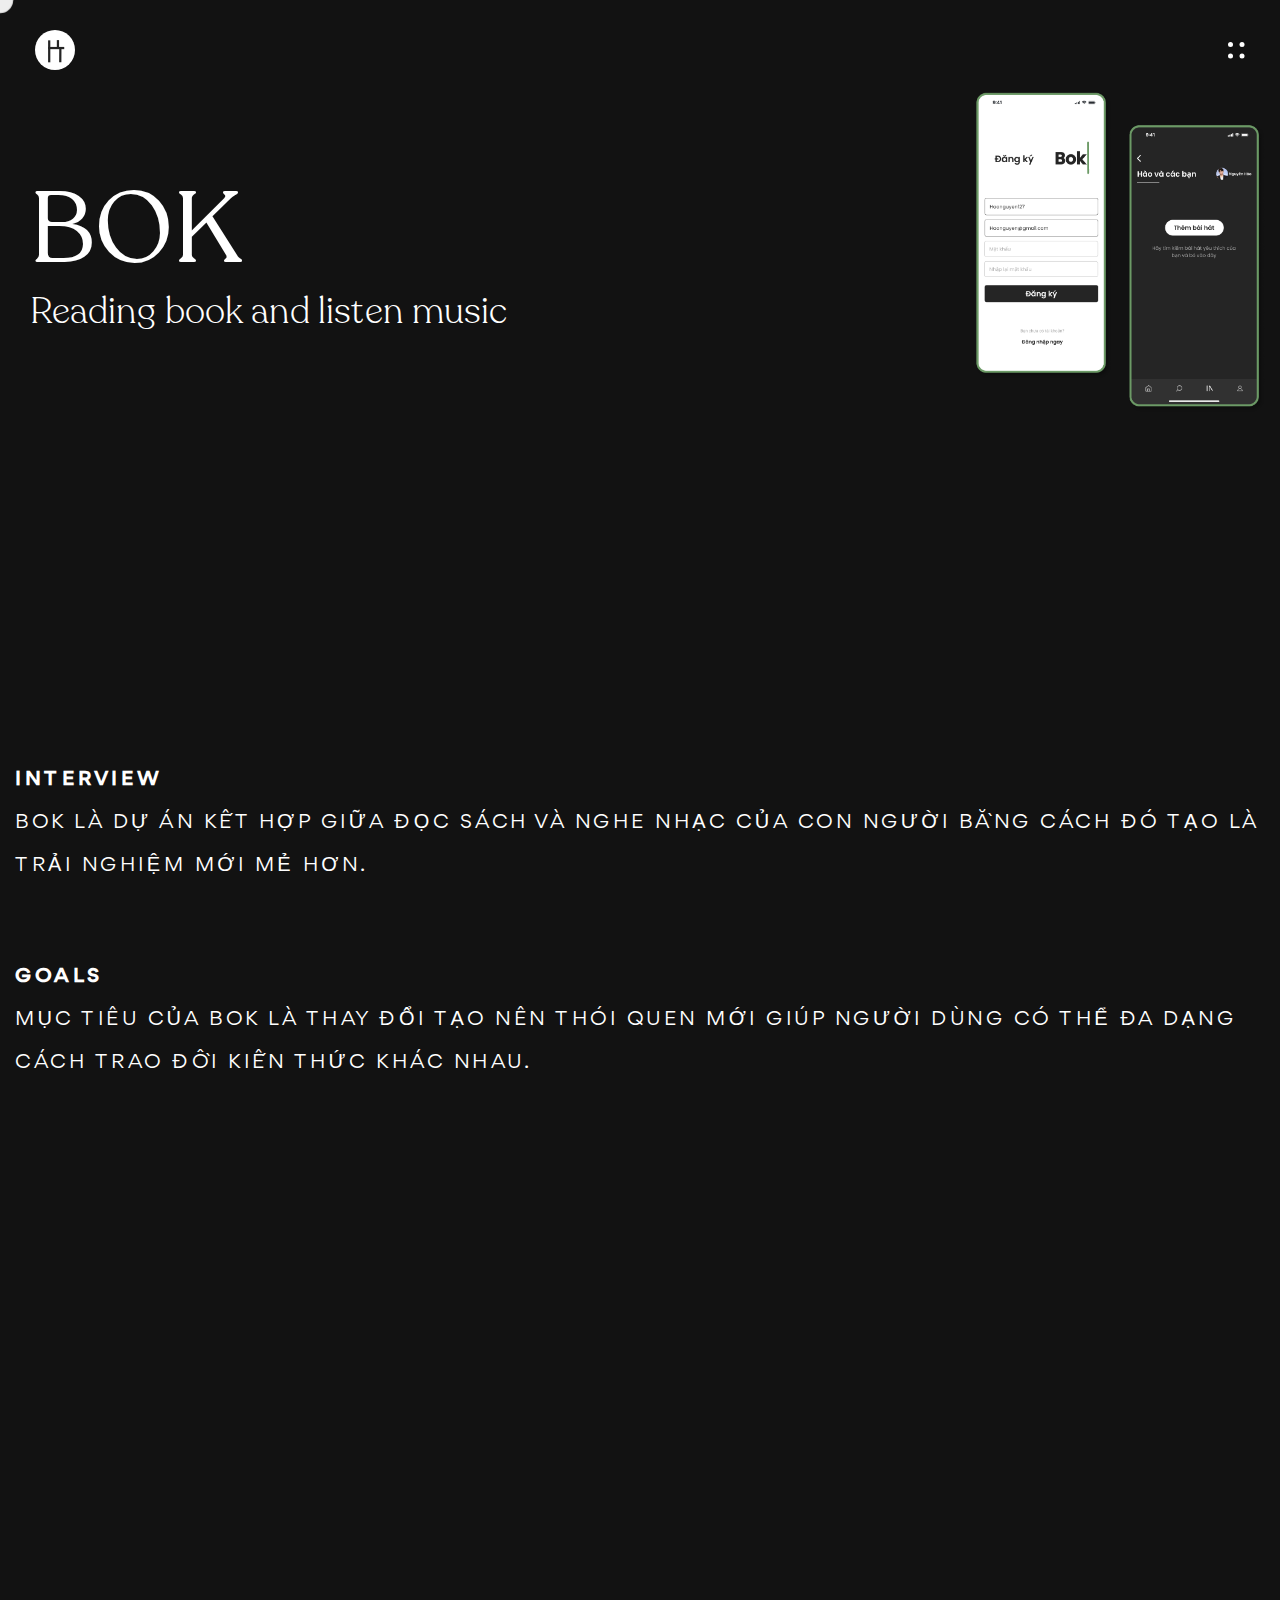
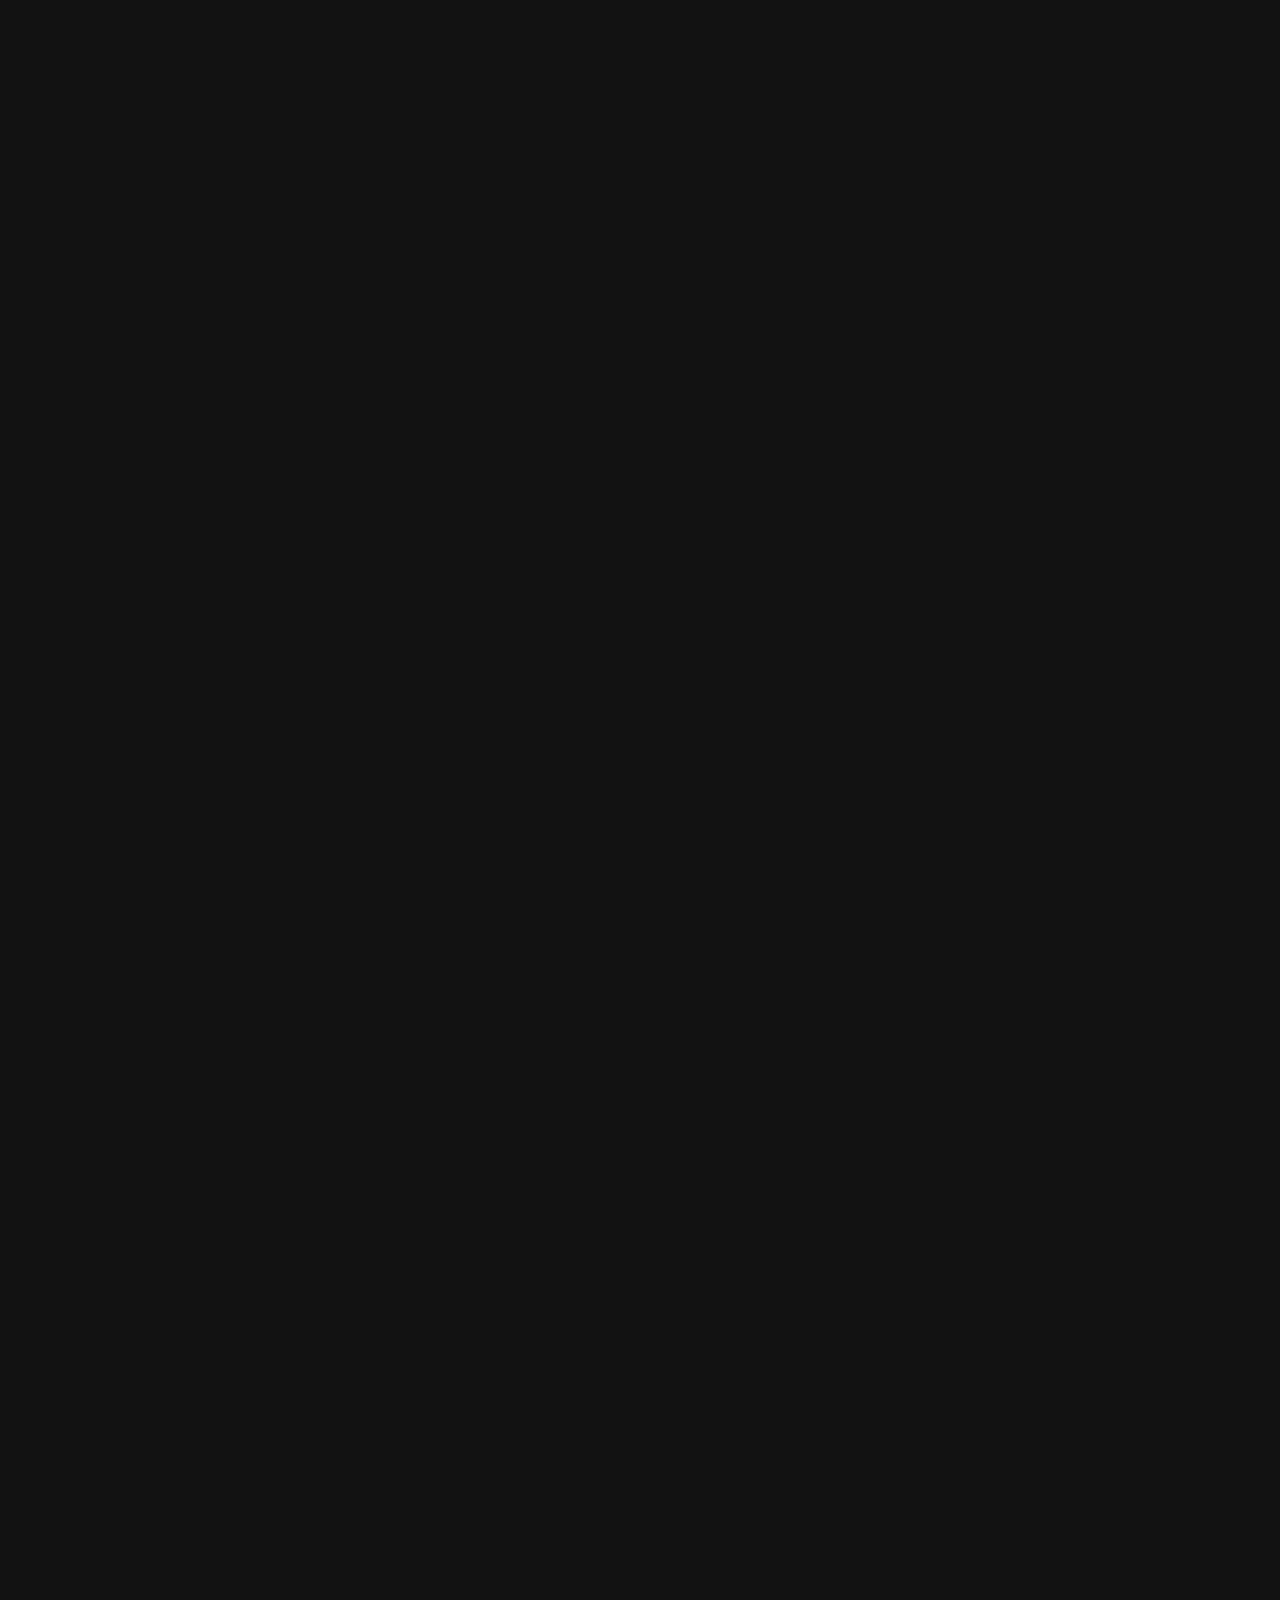
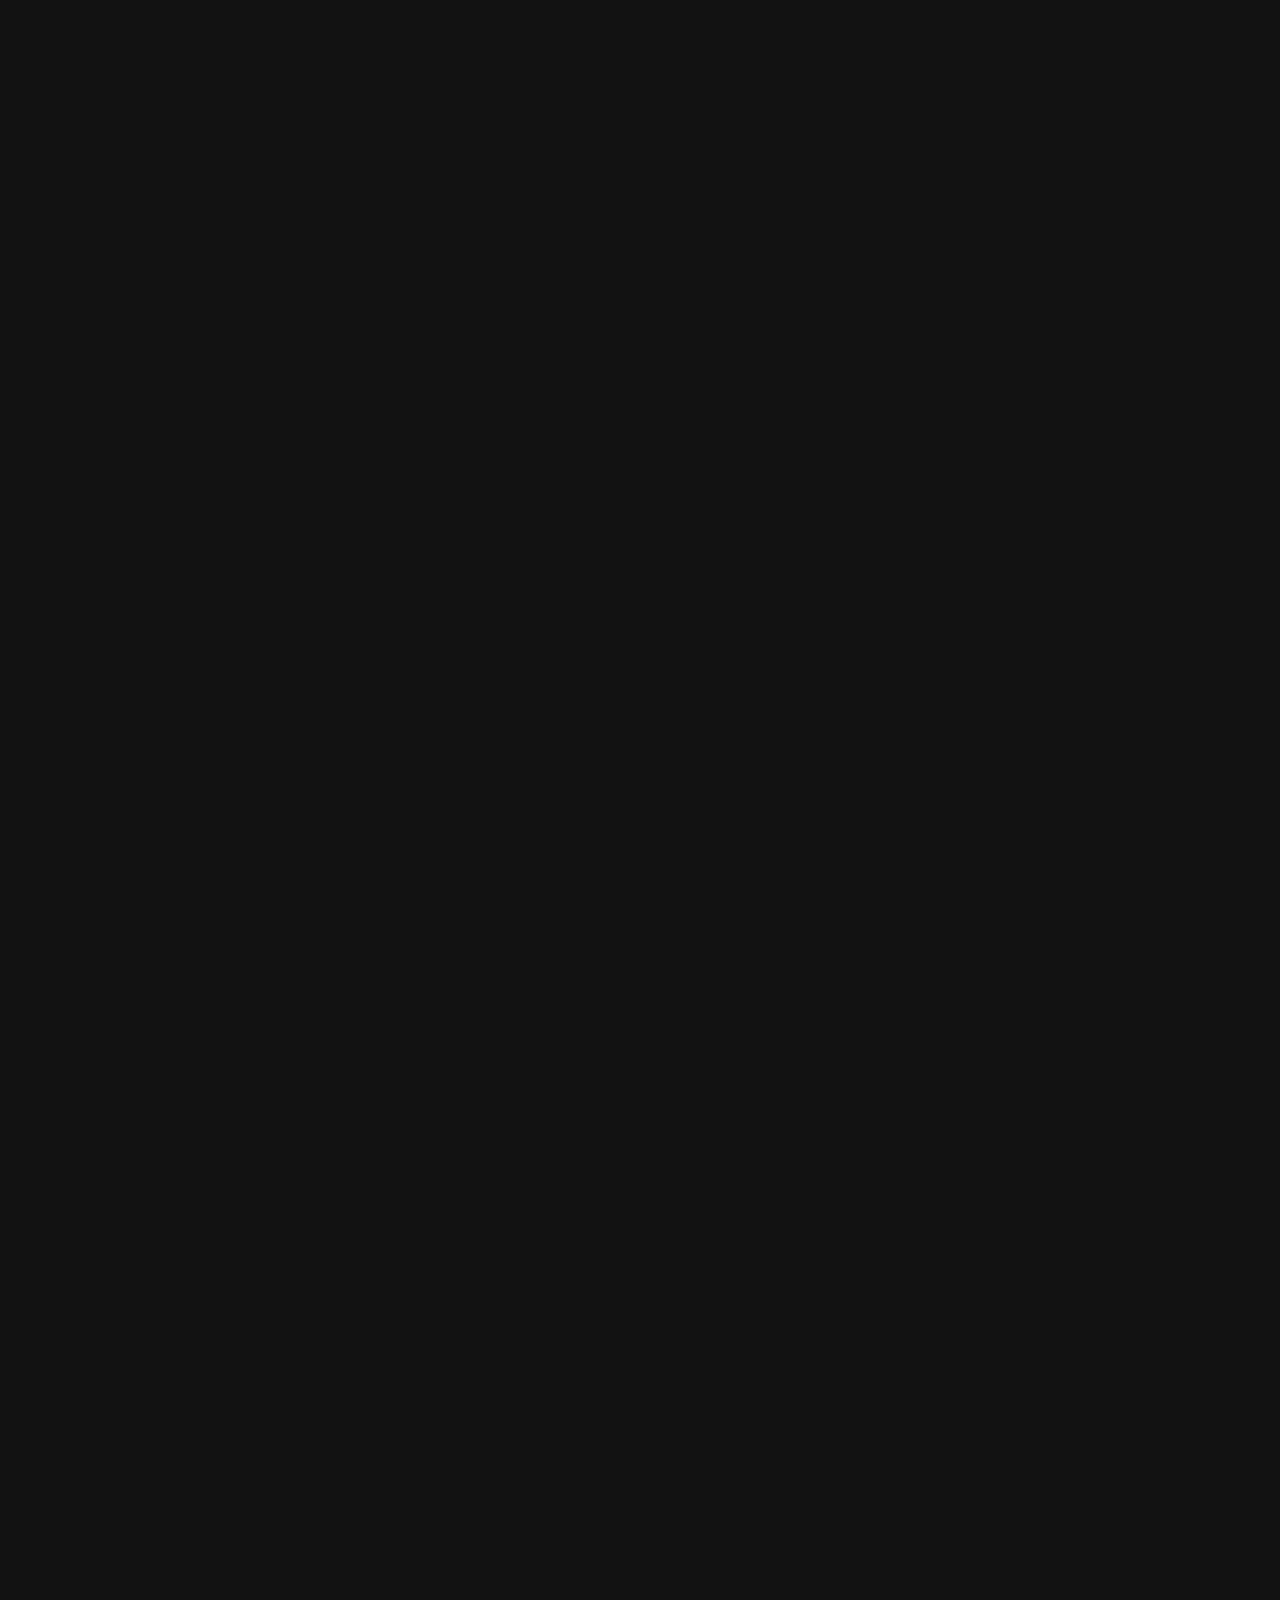
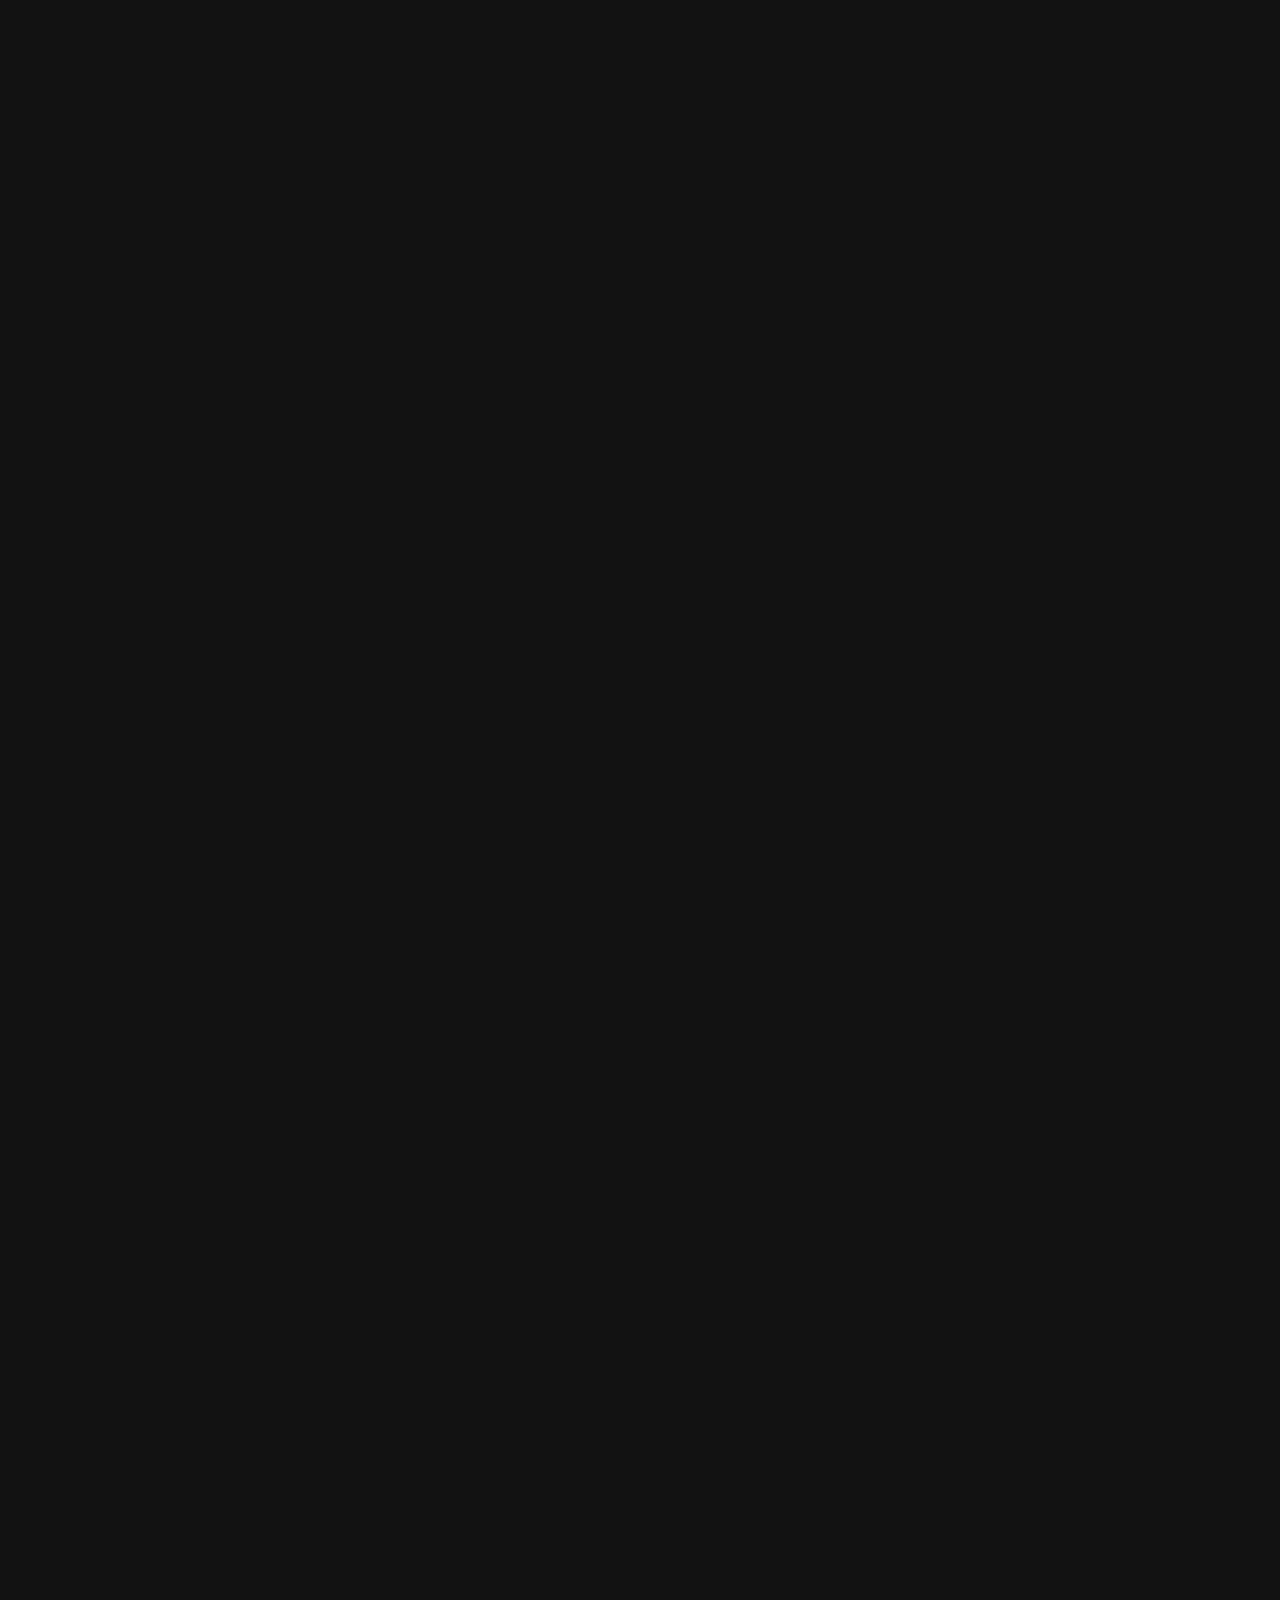
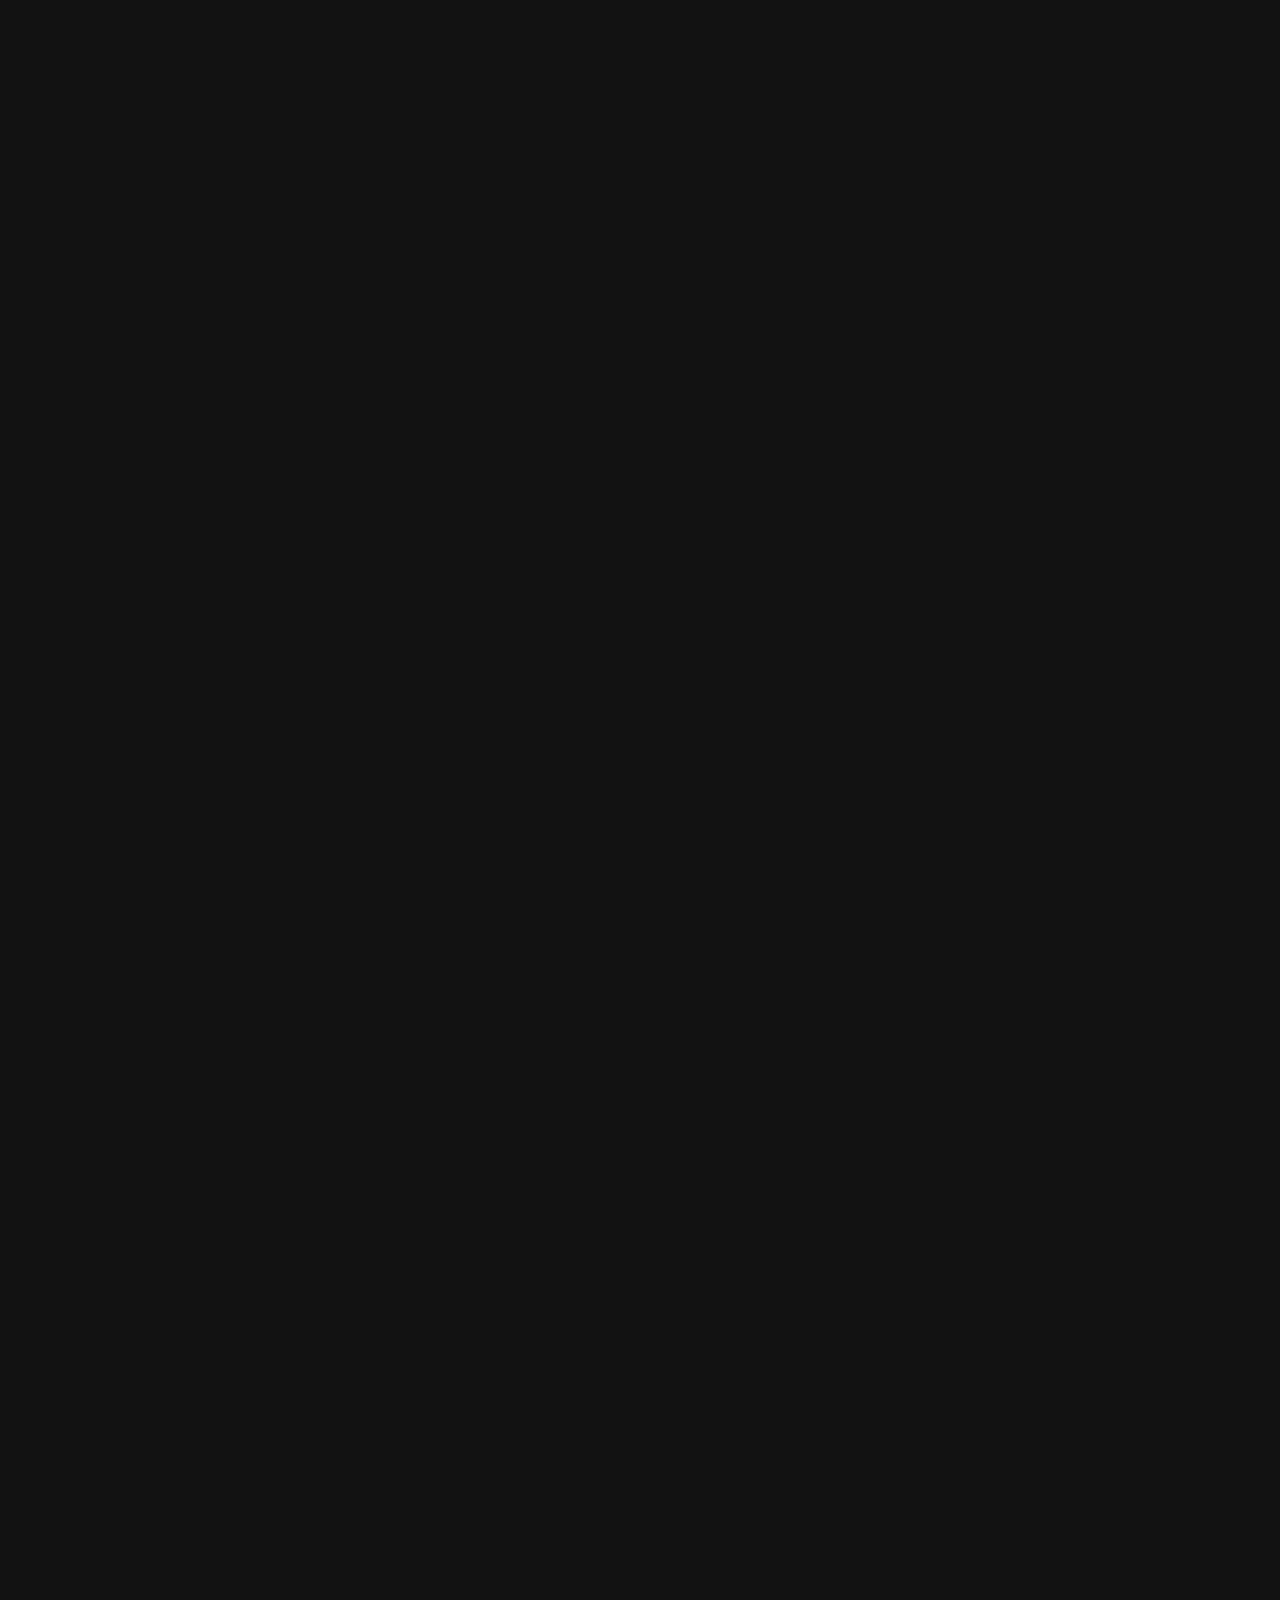
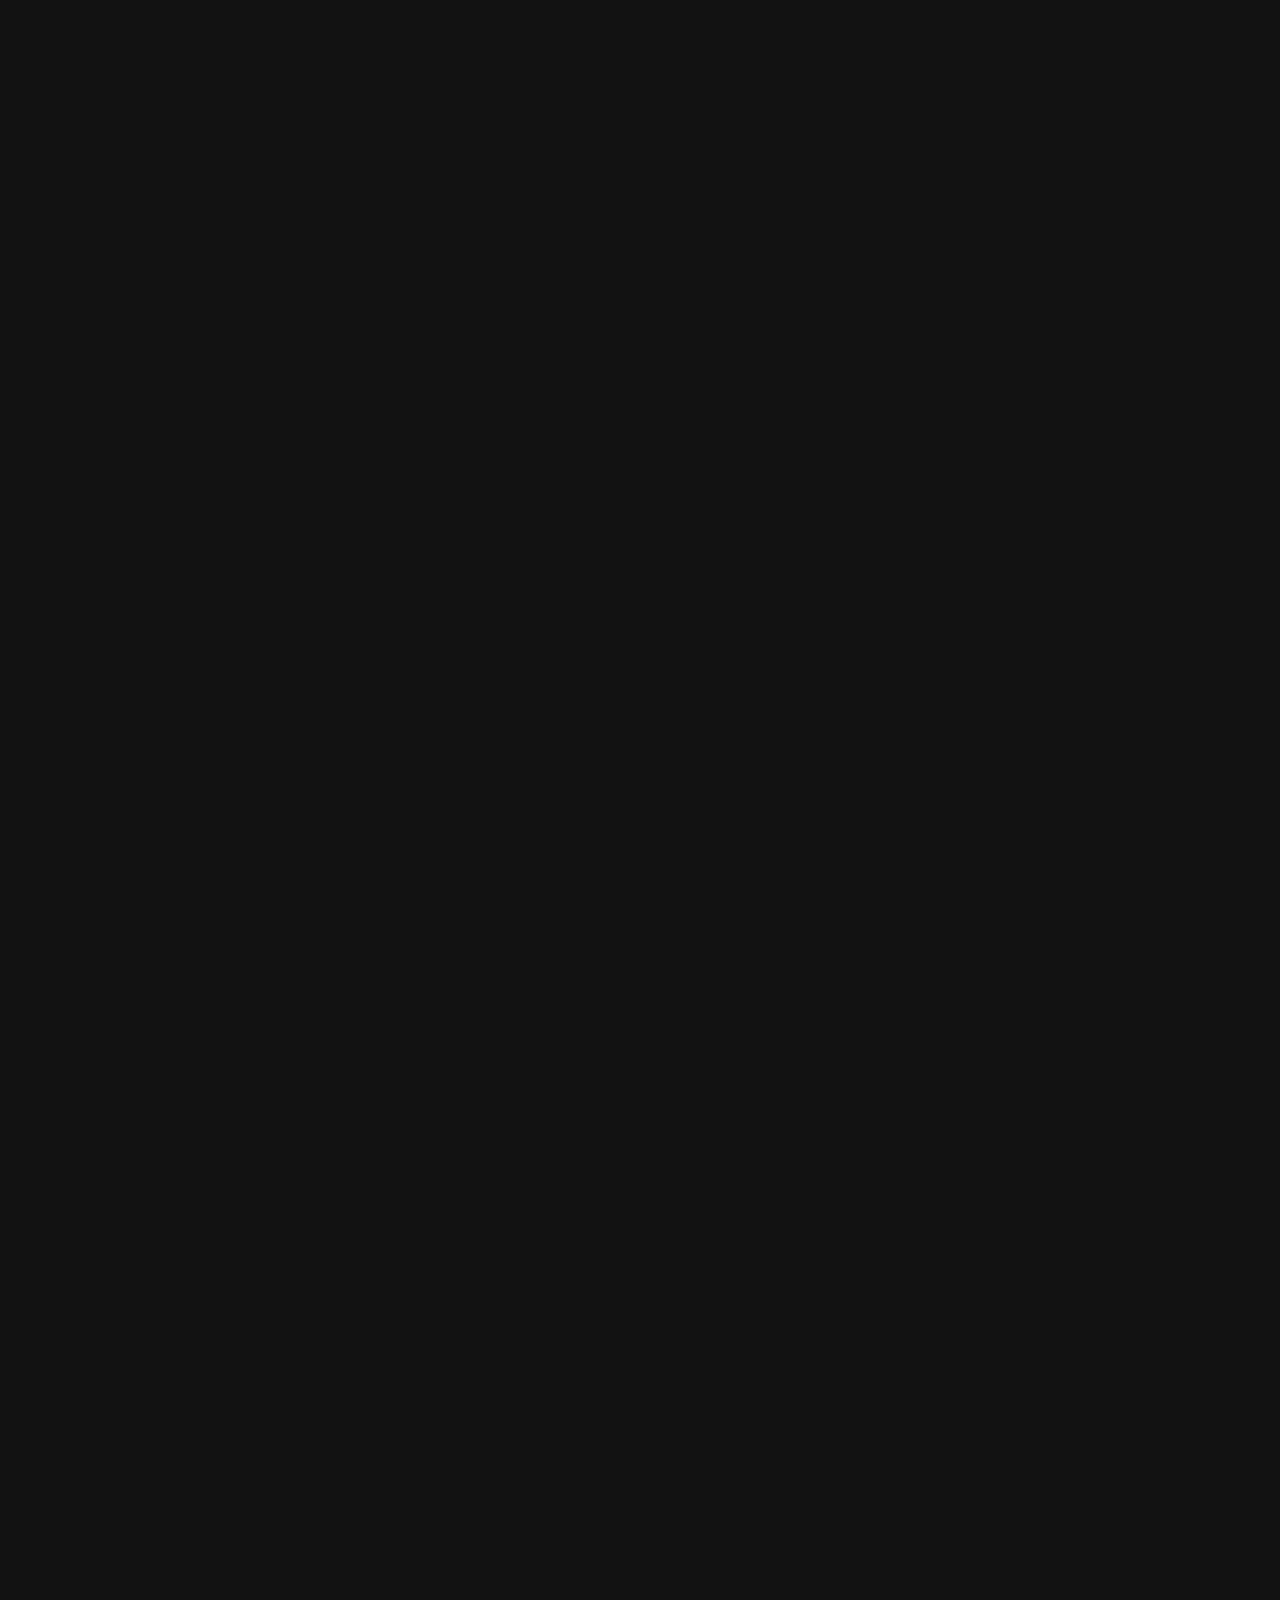
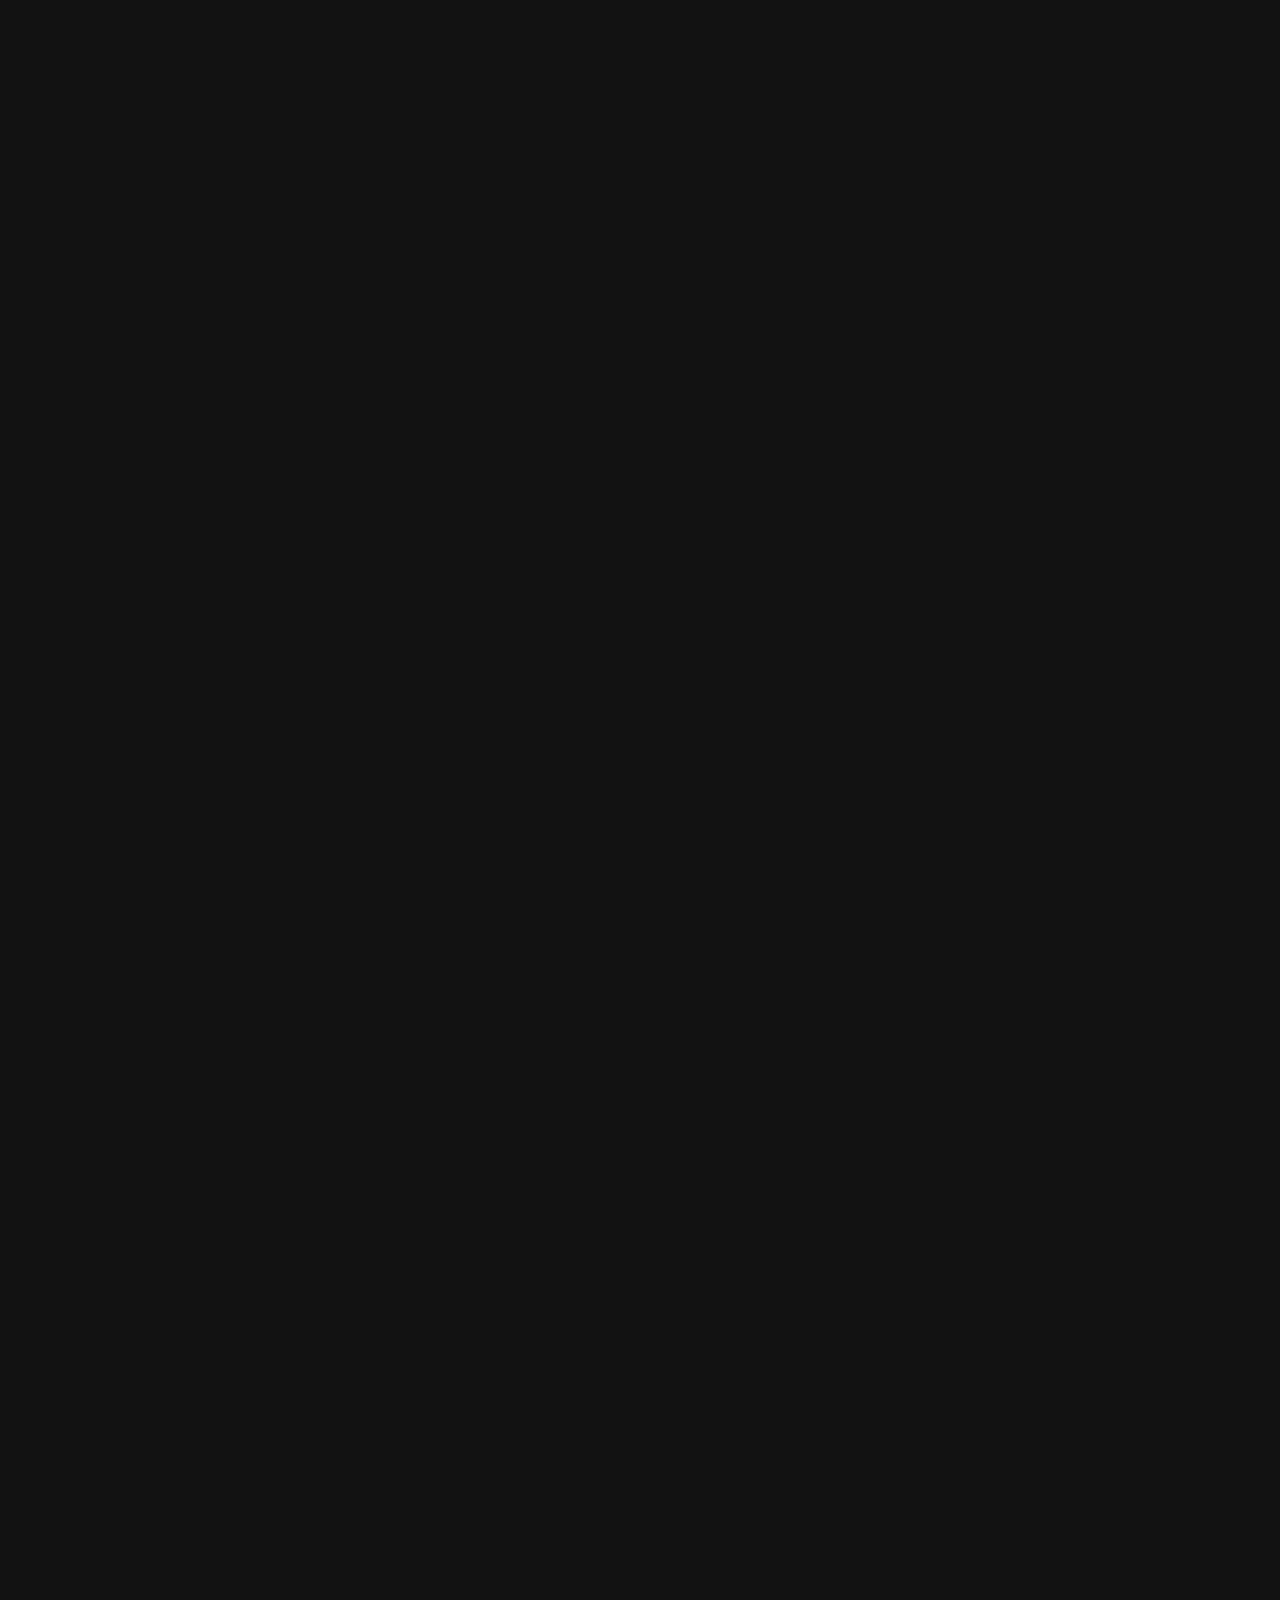
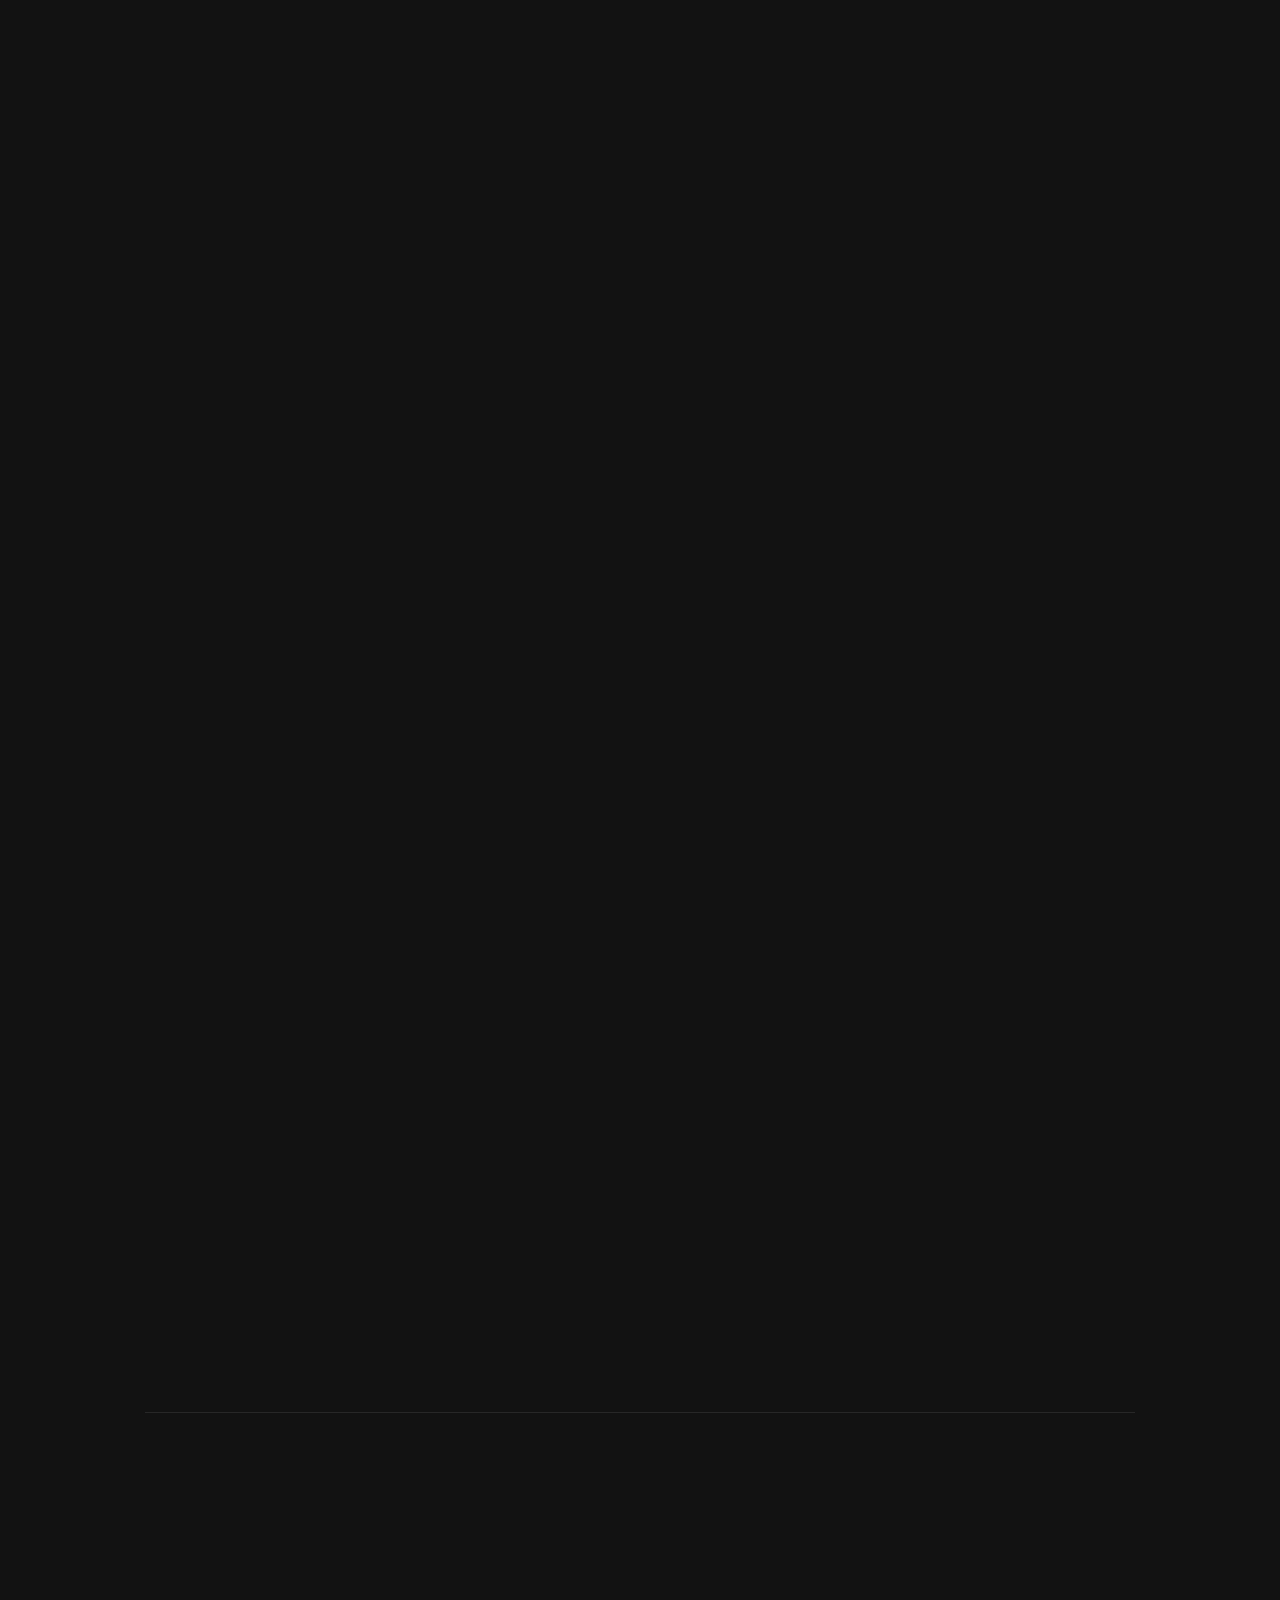
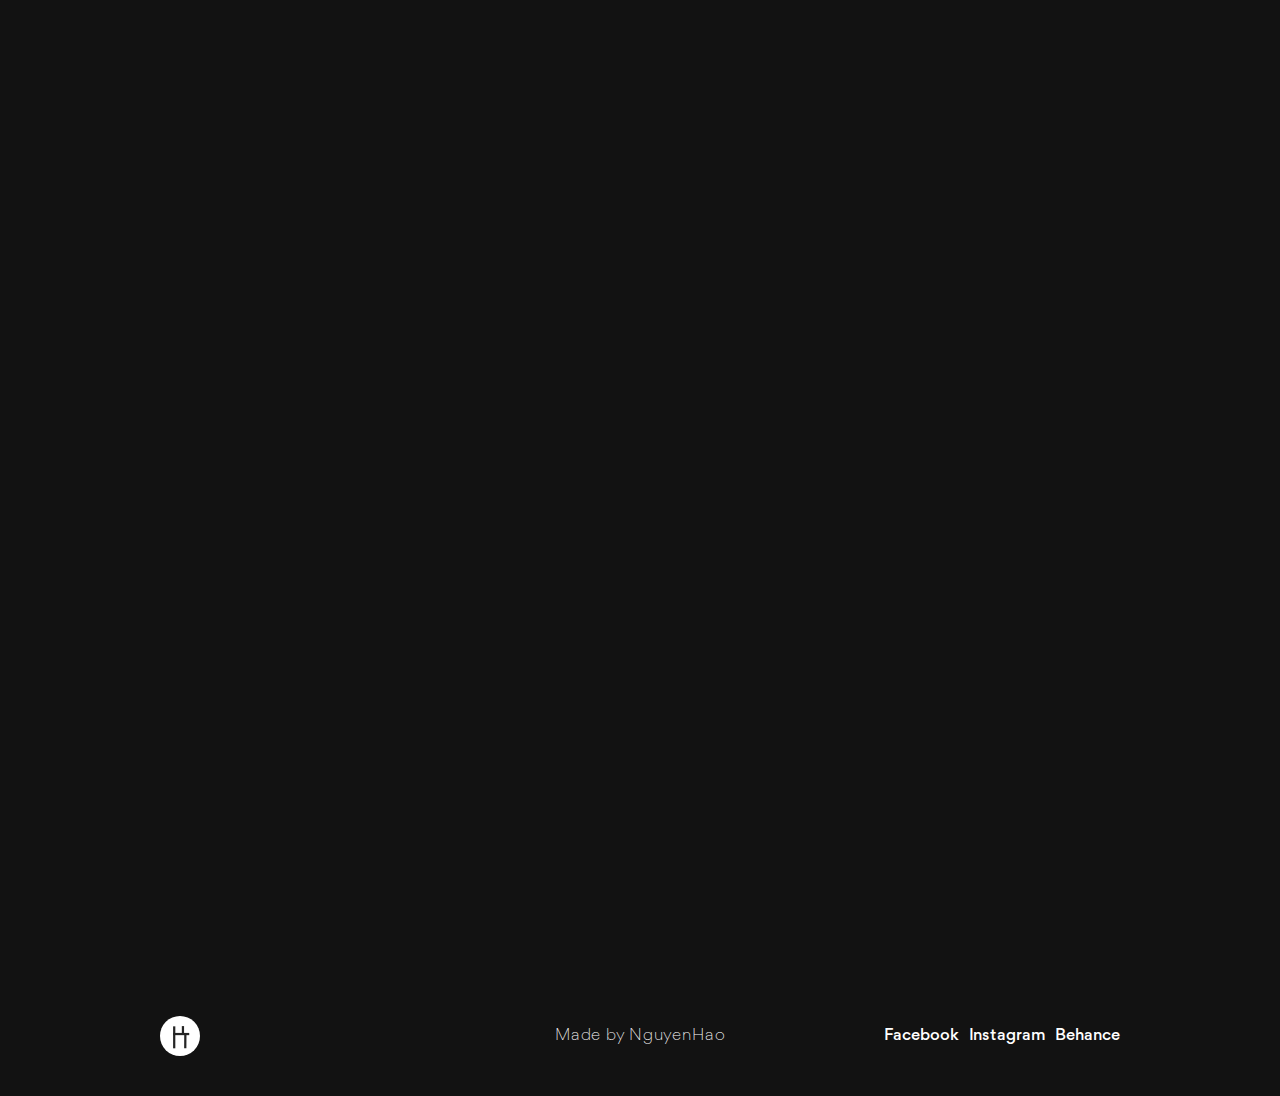
==== commit 67212bcf: "Change some texts" ====
--- a/port-1.html
+++ b/port-1.html
@@ -16,7 +16,7 @@
   <!-- 
     - favicon
   -->
-  <link rel="shortcut icon" href="./favicon.svg" type="image/svg+xml">
+  <link rel="shortcut icon" href="./assets/images/logo 3.svg" type="image/svg+xml">
 
   <!-- 
     - custom css link
@@ -31,7 +31,7 @@
   <!-- 
     - preload images
   -->
-  <link rel="preload" as="image" href="./assets/images/loading.svg">
+  <link rel="preload" as="image" href="./assets/images/logo ne.svg">
   <link rel="preload" as="image" href="./assets/images/loading-circle.svg">
 
 </head>
@@ -43,7 +43,7 @@
   -->
 
   <div class="loading" data-loading>
-    <img src="./assets/images/loading.svg" width="55" height="55" alt="loading" class="img">
+    <img src="./assets/images/logo ne.svg" width="55" height="55" alt="loading" class="img">
     <img src="./assets/images/loading-circle.svg" width="70" height="70" alt="" class="circle">
   </div>
 
@@ -58,8 +58,8 @@
   <header class="header" data-header>
     <div class="container">
 
-      <a href="#" class="logo">
-        <img src="./assets/images/logo.svg" width="40" height="40" alt="Richard home">
+      <a href="index.html" class="logo">
+        <img src="./assets/images/logo 3.svg" width="40" height="40" alt="Richard home">
       </a>
 
       <button class="nav-open-btn" aria-label="open menu" data-nav-toggler>
@@ -70,7 +70,7 @@
 
         <div class="navbar-top">
           <a href="#" class="logo">
-            <img src="./assets/images/nav-logo.svg" width="140" height="40" alt="Richard home" class="img">
+            <img src="./assets/images/logo 3.svg" width="140" height="40" alt="Richard home" class="img">
           </a>
 
           <button class="nav-close-btn" aria-label="close menu" data-nav-toggler>
@@ -144,7 +144,7 @@
 
       <section class="section hero" id="home" aria-label="home">
         <div class="container">
-            <img src="./assets/images/mb.png" width="750" height="1000" alt="" class="hero-banner">
+            <img src="./assets/images/mb.png" width="700" height="1000" alt="" class="hero-banner">
 
           <div class="hero-content">
 
@@ -165,7 +165,7 @@
         - #GALLERY
       -->
                                          
-
+      <section class="section service" id="service" aria-labelledby="service-lable"></section>
       <section class="section gallery" aria-label="photography category">
         <br>
 
@@ -191,7 +191,6 @@
         - #CATEGORY
       -->
 
-      <section class="section category" aria-label="photography category">
         <div class="container">
 
           <ul class="category-list">
@@ -201,35 +200,136 @@
 
                 <h3 class="section-subtitle container" id="service-lable">Design thinking</h3>
         
-        <p class="section-subtitle container" id="service-lable">BOK là dự án kết hợp giữa đọc sách và  nghe nhạc của con người bằng cách đó tạo là trải nghiệm mới mẻ hơn.</p>
-        <div class="img-list">
+        <p class="section-subtitle container" id="service-lable">Chúng tôi áp dụng phương pháp  Design Thinking để nghiên cứu và phát triển sản phẩm.</p>
+        <div class="imgs-list">
             <img src="./assets/images/road.png" width="1000" height="100" alt="" >
         </div>
-        
-        <br>
-        <br>
-
-    
-
-
               </a>
             </li>
 
-            
-
-
-      <section class="section service" id="service" aria-labelledby="service-lable">
-
-       
-
-        <ul class="service-list">
-
+
+            <div class="container">
+
+              <ul class="category-list">
+    
+                <li class="category-item" data-reveal>
+                  <a href="#" class="category-card">
+    
+                    <h3 class="section-subtitle container" id="service-lable">User surveys</h3>
+            
+            <p class="section-subtitle container" id="service-lable">Chúng tôi tiến hành khảo sát người dùng bằng cách khảo sát trực tuyến, từ đó chúng tôi đúc kết được những thống kê như sau:</p>
+            <div class="imgs-list">
+              <br>
+              <br>
+
+                <img src="./assets/images/targer1.png" width="1000" height="100" alt="" >
+                <br>
+              <br>
+                <img src="./assets/images/target2.png" width="1000" height="100" alt="" >
+            </div>
+                  </a>
+                </li>  
+                <br>
+              <br> 
+                <div class="container">
+
+                  <ul class="category-list">
+        
+                    <li class="category-item" data-reveal>
+                      <a href="#" class="category-card">
+        
+                        <h3 class="section-subtitle container" id="service-lable">User Persona(s)</h3>
+                
+                <p class="section-subtitle container" id="service-lable">Sau cuộc phỏng vấn sâu và khảo sát thì sau đó chúng tôi tiến hành tạo người dùng  giả tưởng có những đặt điểm mục tiêu và thách thức của người dùng.</p>
+                <br>
+                <br>
+                <div class="imgs-list">
+                    <img src="./assets/images/p[ersona.png" width="1000" height="100" alt="" >
+                </div>
+                      </a>
+                    </li>     
+                    
+                    <br>
+                    <br>
+                    <div class="container">
+
+                      <ul class="category-list">
+            
+                        <li class="category-item" data-reveal>
+                          <a href="#" class="category-card">
+            
+                            <h3 class="section-subtitle container" id="service-lable">Wirefame</h3>
+                    
+                    <p class="section-subtitle container" id="service-lable">Chúng tôi tiến hành quá trình xây dựng wireframe theo những nguyên tắc bố cục cơ bản để chuẩn bị cho bản thiết kế UI tốt nhất.</p>
+                    <br>
+                    <br>
+                    <div class="imgs-list">
+                        <img src="./assets/images/wirefame1.png" width="1000" height="100" alt="" >
+                    </div>
+                          </a>
+                        </li> 
+
+                        <br>
+                        <br>
+                        <div class="container">
+    
+                          <ul class="category-list">
+                
+                            <li class="category-item" data-reveal>
+                              <a href="#" class="category-card">
+                
+                                <h3 class="section-subtitle container" id="service-lable">UI Design</h3>
+                        
+                        <p class="section-subtitle container" id="service-lable"></p>
+                        <br>
+                        <br>
+                        <div class="imgs-list">
+                            <img src="./assets/images/ùi.png" width="1000" height="100" alt="" >
+                        </div>
+                              </a>
+                            </li>      
+            <!-- <div class="container">
+    
+              <ul class="category-list">
+    
+                <li class="category-item" data-reveal>
+                  <a href="#" class="category-card">
+    
+                    <h3 class="section-subtitle container" id="service-lable">User surveys</h3>
+            
+            <p class="section-subtitle container" id="service-lable">Chúng tôi tiến hành khảo sát người dùng bằng cách khảo sát trực tuyến, từ đó chúng tôi đúc kết được những thống kê như sau:</p>
+            
+            <br>
+                            <div class="imgs-list">
+                                <img src="./assets/images/s1.png" width="1500" height="100" alt="" >
+                            </div>
+
+
+                            <div class="imgs-list">
+                              <img src="./assets/images/11.png" width="1500" height="100" alt="" >
+                          </div>
+                  </a>
+                </li>
+
+        
+                  <div class="container">
           
-
-
-
-
-
+                    <ul class="category-list">
+          
+                      <li class="category-item" data-reveal>
+                        <a href="#" class="category-card">
+          
+                          <h3 class="section-subtitle container" id="service-lable">User Persona(s)</h3>
+                  
+                  <p class="section-subtitle container" id="service-lable">Sau cuộc phỏng vấn sâu và khảo sát thì sau đó chúng tôi tiến hành tạo người dùng  giả tưởng có những đặt điểm mục tiêu và thách thức của người dùng.</p>
+                  
+                  <br>
+                                  <div class="imgs-list">
+                                      <img src="./assets/images/personan.png" width="1500" height="100" alt="" >
+                                  </div>
+                        </a>
+                      </li> -->
+            
       <!-- 
         - #PORTFOLIO
       -->
@@ -248,26 +348,29 @@
     <div class="footer-top section" id="contact">
       <div class="container">
 
-        <p class="section-subtitle" data-reveal>Contact Us</p>
+        <p class="section-subtitle" data-reveal>Contact me</p>
 
         <h2 class="h2 section-title" data-reveal>
-          Work inquiry, Job oportunities? Send Message.
+          "TRY YOUR BEST, KEEP MOVING FORWARD"
         </h2>
 
+        <p class="section-subtitle" data-reveal>haonguyenanh03@gmail.com</p>
+        <br>
+        <br>
         <a href="#" class="btn-icon" data-reveal>
           <img src="./assets/images/arrow-forward.svg" width="43" height="20" loading="lazy" alt="arrow-forward icon">
         </a>
 
-        <img src="./assets/images/footer-1.jpg" width="159" height="176" loading="lazy" alt="photography"
+        <img src="./assets/images/black.png" width="159" height="176" loading="lazy" alt="photography"
           class="abs-img abs-img-1" data-reveal>
 
-        <img src="./assets/images/footer-2.jpg" width="265" height="275" loading="lazy" alt="photography"
+        <img src="./assets/images/black.png" width="265" height="275" loading="lazy" alt="photography"
           class="abs-img abs-img-2" data-reveal>
 
-        <img src="./assets/images/footer-3.jpg" width="303" height="272" loading="lazy" alt="photography"
+        <img src="./assets/images/black.png" width="303" height="272" loading="lazy" alt="photography"
           class="abs-img abs-img-3" data-reveal>
 
-        <img src="./assets/images/footer-4.jpg" width="175" height="175" loading="lazy" alt="photography"
+        <img src="./assets/images/black.png" width="175" height="175" loading="lazy" alt="photography"
           class="abs-img abs-img-4" data-reveal>
 
         <img src="./assets/images/footer-shape.svg" width="185" height="134" loading="lazy" alt="" class="shape">
@@ -279,26 +382,26 @@
       <div class="container">
 
         <a href="#" class="logo">
-          <img src="./assets/images/logo.svg" width="40" height="40" loading="lazy" alt="Richard home">
+          <img src="./assets/images/logo 3.svg" width="40" height="40" loading="lazy" alt="Richard home">
         </a>
 
         <ul class="social-list">
 
           <li>
-            <a href="#" class="social-link">Fa.</a>
+            <a href="#" class="social-link">Facebook</a>
           </li>
 
           <li>
-            <a href="#" class="social-link">Insta.</a>
+            <a href="#" class="social-link">Instagram</a>
           </li>
 
           <li>
-            <a href="#" class="social-link">Tw.</a>
+            <a href="#" class="social-link">Behance</a>
           </li>
 
         </ul>
 
-        <p class="copyright">Made with love</p>
+        <p class="copyright">Made by NguyenHao</p>
 
       </div>
     </div>
--- a/assets/css/style.css
+++ b/assets/css/style.css
@@ -24,11 +24,11 @@
   --eerie-black: hsl(0, 0%, 9%);
   --radical-red: hsl(346, 100%, 58%);
   --white_a9: hsla(0, 0%, 100%, 0.09);
-  --white_a15: hsla(0, 0%, 100%, 0.15);
-  --white_a25: hsla(0, 0%, 100%, 0.25);
-  --white_a50: hsla(0, 0%, 100%, 0.5);
-  --white_a70: hsla(0, 0%, 100%, 0.7);
-  --white_a75: hsla(0, 0%, 100%, 0.75);
+  --white_a15: hsla(0, 0%, 100%, 0.695);
+  --white_a25: hsl(0, 0%, 100%);
+  --white_a50: hsl(0, 0%, 100%);
+  --white_a70: hsl(0, 0%, 100%);
+  --white_a75: hsl(0, 0%, 100%);
   --white_a80: hsla(0, 0%, 100%, 0.8);
   --jet-1: hsl(0, 0%, 20%);
   --jet-2: hsl(0, 0%, 16%);
@@ -1719,7 +1719,7 @@
 
 }
 
-.img-list {
+.imgs-list {
   margin: 0px;
   padding: 0px;
 }
@@ -1727,4 +1727,6 @@
 img {
   display: block;
   margin: 0px auto;
+
+  
 }